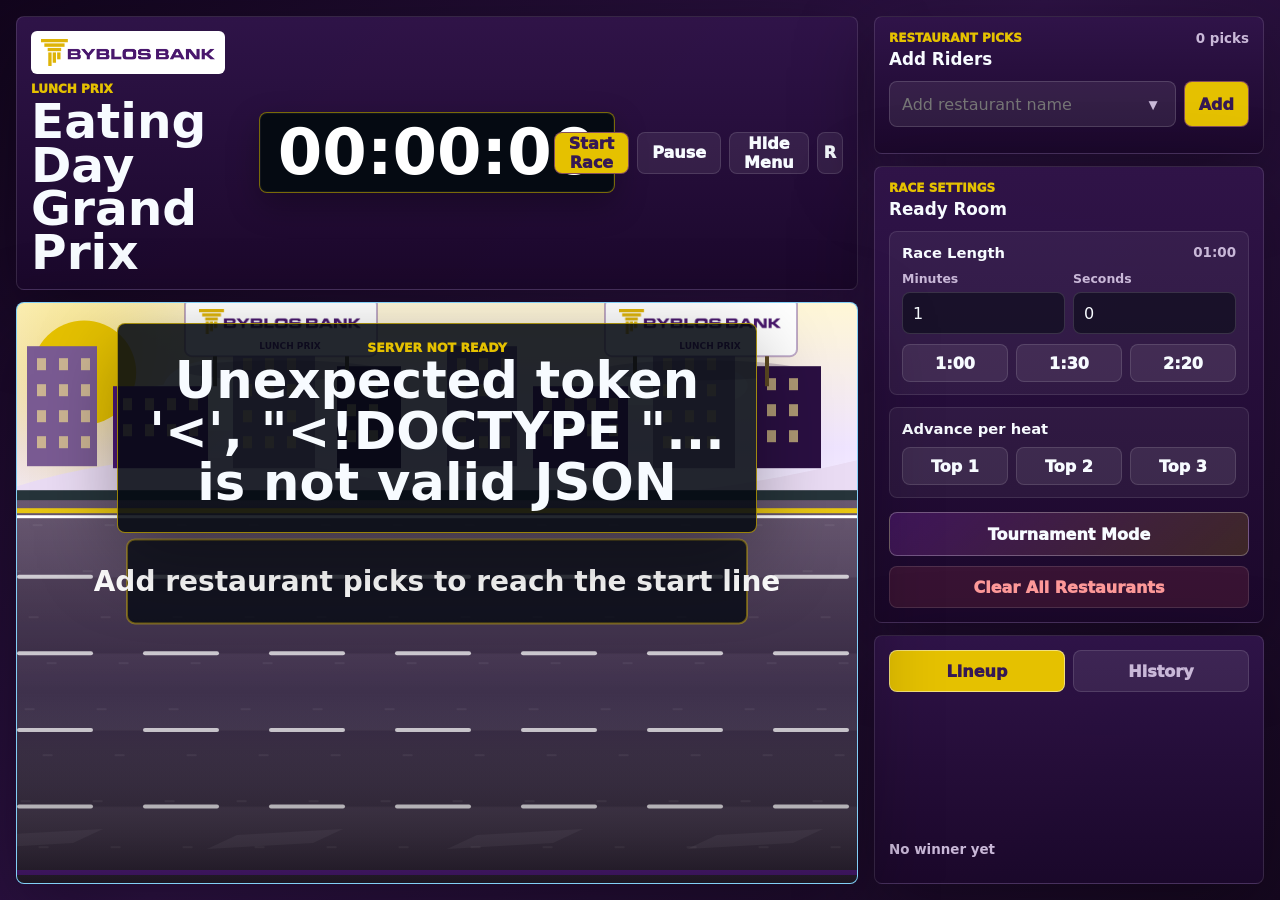
==== index.html @ 50961f2e "ready all working project" ====
<!doctype html>
<html lang="en">
  <head>
    <meta charset="utf-8">
    <meta name="viewport" content="width=device-width, initial-scale=1">
    <title>Byblos Lunch Superbike Prix</title>
    <meta http-equiv="Cache-Control" content="no-store">
    <link rel="stylesheet" href="styles.css?v=20260618-sprint">
  </head>
  <body>
    <main class="game-shell">
      <section class="arena" aria-label="Thursday lunch derby game">
        <header class="game-hud">
          <div class="brand-lockup">
            <img class="byblos-logo" src="assets/byblos-bank-logo.png" alt="Byblos Bank">
            <p>Lunch Prix</p>
            <h1>Eating Day Grand Prix</h1>
          </div>

          <div class="timer-card" id="timerCard" aria-label="Race timer">
            <span id="raceTimer">00:00:00</span>
          </div>

          <div class="hud-actions">
            <button class="tool-btn primary" id="startBtn" type="button">Start Race</button>
            <button class="tool-btn" id="pauseBtn" type="button">Pause</button>
            <button class="tool-btn" id="panelToggle" type="button" title="Hide or show the side menu">Hide Menu</button>
            <button class="icon-btn" id="resetBtn" type="button" title="Reset race" aria-label="Reset race">R</button>
          </div>
        </header>

        <div class="track-frame">
          <canvas id="raceCanvas" width="1500" height="820" aria-label="Animated restaurant superbike race"></canvas>
          <div class="winner-banner" id="winnerBanner" hidden>
            <span id="winnerStage">Winner</span>
            <strong id="winnerName">Restaurant</strong>
            <ol id="podiumList"></ol>
          </div>
        </div>

      </section>

      <aside class="control-room" aria-label="Restaurant controls">
        <section class="panel add-panel">
          <div class="panel-head">
            <div>
              <p>Restaurant Picks</p>
              <h2>Add Riders</h2>
            </div>
            <span id="countLabel">0 picks</span>
          </div>

          <form class="entry-form" id="entryForm">
            <div class="entry-combobox">
              <input id="restaurantInput" type="text" maxlength="50" autocomplete="off" placeholder="Add restaurant name" aria-label="Restaurant name">
              <button class="suggestion-toggle" id="suggestionToggle" type="button" aria-label="Show saved restaurants">▾</button>
              <div class="suggestion-dropdown" id="restaurantSuggestions" hidden></div>
            </div>
            <button class="add-btn" type="submit">Add</button>
          </form>

          <ol class="entries" id="entriesList" aria-label="Restaurant entries"></ol>
        </section>

        <section class="panel settings-panel">
          <div class="panel-head">
            <div>
              <p>Race Settings</p>
              <h2 id="lineupSummary">Ready Room</h2>
            </div>
          </div>

          <div class="duration-card">
            <div class="panel-subhead compactish">
              <strong>Race Length</strong>
              <span id="durationPreview">01:00</span>
            </div>
            <div class="duration-inputs">
              <label class="time-box">
                <span>Minutes</span>
                <input id="minutesInput" type="number" min="0" max="9" value="1" inputmode="numeric">
              </label>
              <label class="time-box">
                <span>Seconds</span>
                <input id="secondsInput" type="number" min="0" max="599" value="0" inputmode="numeric">
              </label>
            </div>
            <div class="preset-row" aria-label="Race duration presets">
              <button class="preset-btn" type="button" data-duration="60">1:00</button>
              <button class="preset-btn" type="button" data-duration="90">1:30</button>
              <button class="preset-btn" type="button" data-duration="140">2:20</button>
            </div>
          </div>

          <div class="duration-card">
            <div class="panel-subhead compactish">
              <strong>Advance per heat</strong>
            </div>
            <div class="preset-row" aria-label="How many advance per heat">
              <button class="preset-btn qualifier-btn" type="button" data-qualifiers="1">Top 1</button>
              <button class="preset-btn qualifier-btn" type="button" data-qualifiers="2">Top 2</button>
              <button class="preset-btn qualifier-btn" type="button" data-qualifiers="3">Top 3</button>
            </div>
          </div>

          <button class="tournament-btn" id="tournamentBtn" type="button">Tournament Mode</button>
          <button class="danger-btn" id="resetAllBtn" type="button">Clear All Restaurants</button>
        </section>

        <section class="panel history-panel">
          <div class="tabs" role="tablist" aria-label="Panels">
            <button class="tab-btn active" id="lineupTab" type="button" data-tab="lineup" role="tab" aria-selected="true">Lineup</button>
            <button class="tab-btn" id="historyTab" type="button" data-tab="history" role="tab" aria-selected="false">History</button>
          </div>

          <div class="tab-panel active" id="lineupPanel" role="tabpanel" aria-labelledby="lineupTab">
            <div class="stats-list" id="statsList"></div>
            <span class="last-winner" id="lastWinnerLabel">No winner yet</span>
          </div>

          <div class="tab-panel" id="historyPanel" role="tabpanel" aria-labelledby="historyTab" hidden>
            <div class="panel-subhead">
              <h2>Winner Ratings</h2>
              <span id="historyCountLabel">0 races</span>
            </div>
            <div class="history-list" id="historyList"></div>
          </div>
        </section>
      </aside>
    </main>

    <script src="app.js?v=20260618-sprint"></script>
  </body>
</html>
---- styles.css ----
:root {
  --bg: #14051f;
  --bg-soft: #231033;
  --panel: #26113a;
  --panel-2: #351854;
  --line: rgba(255, 255, 255, 0.12);
  --ink: #f7fbff;
  --muted: #c9b8d8;
  --accent: #e5c100;
  --accent-2: #ffffff;
  --danger: #ff6262;
  --track: #3a424b;
  --track-dark: #20272f;
  --shadow: 0 24px 80px rgba(0, 0, 0, 0.34);
  color-scheme: dark;
}

* {
  box-sizing: border-box;
}

html,
body {
  min-height: 100%;
}

body {
  margin: 0;
  background: linear-gradient(135deg, #12051d 0%, #2d1244 48%, #160820 100%);
  color: var(--ink);
  font-family: Inter, ui-sans-serif, system-ui, -apple-system, BlinkMacSystemFont, "Segoe UI", sans-serif;
}

button,
input {
  font: inherit;
}

button {
  cursor: pointer;
}

[hidden] {
  display: none !important;
}

.game-shell {
  display: grid;
  grid-template-columns: minmax(0, 1fr) 390px;
  gap: 16px;
  min-height: 100vh;
  padding: 16px;
}

.game-shell.panel-hidden {
  grid-template-columns: minmax(0, 1fr);
}

.game-shell.panel-hidden .control-room {
  display: none;
}

.arena,
.control-room {
  min-width: 0;
}

.arena {
  display: grid;
  grid-template-rows: auto minmax(420px, 1fr);
  gap: 12px;
}

.game-hud,
.panel {
  border: 1px solid var(--line);
  border-radius: 8px;
  background: linear-gradient(180deg, rgba(48, 20, 73, 0.97), rgba(27, 8, 43, 0.97));
  box-shadow: var(--shadow);
}

.game-hud {
  display: grid;
  grid-template-columns: minmax(220px, 1fr) auto minmax(220px, 1fr);
  align-items: center;
  gap: 14px;
  padding: 14px;
}

.brand-lockup p,
.panel-head p {
  margin: 0 0 4px;
  color: var(--accent);
  font-size: 0.75rem;
  font-weight: 950;
  letter-spacing: 0;
  text-transform: uppercase;
}

.byblos-logo {
  display: block;
  width: min(310px, 88%);
  height: auto;
  margin: 0 0 8px;
  padding: 8px 10px;
  border-radius: 6px;
  background: #fff;
}

h1,
h2 {
  margin: 0;
  letter-spacing: 0;
}

h1 {
  font-size: clamp(1.8rem, 3.8vw, 4.1rem);
  line-height: 0.9;
}

h2 {
  font-size: 1.05rem;
}

.timer-card {
  justify-self: center;
  min-width: 268px;
  border: 1px solid rgba(229, 193, 0, 0.52);
  border-radius: 8px;
  background: #050a12;
  padding: 10px 18px;
  text-align: center;
  box-shadow: inset 0 0 0 1px rgba(255, 255, 255, 0.05), 0 12px 32px rgba(0, 0, 0, 0.28);
}

.timer-card span {
  color: #ffffff;
  font-size: clamp(2.1rem, 5vw, 4.8rem);
  font-weight: 900;
  line-height: 0.92;
  font-variant-numeric: tabular-nums;
}

.arena.is-racing .timer-card {
  display: none;
}

.arena.is-racing .timer-card span {
  font-size: clamp(2rem, 4.8vw, 3.8rem);
}

.arena.final-sprint .timer-card {
  border-color: rgba(229, 193, 0, 0.82);
  box-shadow: 0 0 0 1px rgba(229, 193, 0, 0.28), 0 0 32px rgba(229, 193, 0, 0.38);
}

.arena.final-sprint .timer-card span {
  color: var(--accent);
}

.hud-actions {
  display: flex;
  justify-content: flex-end;
  gap: 8px;
}

.tool-btn,
.icon-btn,
.add-btn,
.tournament-btn,
.danger-btn,
.tab-btn,
.rating-btn,
.preset-btn {
  border: 1px solid var(--line);
  border-radius: 8px;
  min-height: 42px;
  font-weight: 950;
}

.tool-btn {
  background: rgba(255, 255, 255, 0.08);
  color: var(--ink);
  padding: 0 14px;
}

.tool-btn.primary,
.add-btn {
  border-color: rgba(93, 32, 129, 0.7);
  background: var(--accent);
  color: #351854;
}

.tournament-btn {
  width: 100%;
  margin-top: 2px;
  min-height: 44px;
  border-color: rgba(255, 255, 255, 0.28);
  background: linear-gradient(135deg, rgba(93, 32, 129, 0.52), rgba(229, 193, 0, 0.16));
  color: var(--ink);
}

.icon-btn {
  width: 44px;
  background: rgba(255, 255, 255, 0.08);
  color: var(--ink);
}

button:disabled {
  cursor: not-allowed;
  opacity: 0.45;
}

.track-frame {
  position: relative;
  overflow: hidden;
  border: 1px solid rgba(255, 255, 255, 0.18);
  border-radius: 8px;
  background: #66c4f4;
  box-shadow: var(--shadow);
}

#raceCanvas {
  display: block;
  width: 100%;
  height: 100%;
  min-height: 520px;
}

.winner-banner {
  position: absolute;
  left: 50%;
  top: 20px;
  z-index: 8;
  width: min(640px, calc(100% - 32px));
  transform: translateX(-50%);
  border: 1px solid rgba(229, 193, 0, 0.65);
  border-radius: 8px;
  background: rgba(5, 10, 18, 0.88);
  padding: 16px 18px;
  text-align: center;
  box-shadow: var(--shadow);
}

.winner-banner span {
  display: block;
  color: var(--accent);
  font-size: 0.78rem;
  font-weight: 950;
  text-transform: uppercase;
}

.winner-banner strong {
  overflow-wrap: anywhere;
  font-size: clamp(1.7rem, 4vw, 3.2rem);
  line-height: 1;
}

#podiumList {
  list-style: none;
  margin: 8px 0 0;
  padding: 0;
  display: flex;
  flex-direction: column;
  gap: 3px;
}

#podiumList li {
  display: flex;
  align-items: center;
  gap: 6px;
  font-size: 0.95rem;
  font-weight: 700;
  color: rgba(255,255,255,0.9);
}

#podiumList li:first-child {
  display: none; /* winner already shown in the big heading */
}

.podium-medal {
  font-size: 1.1rem;
  line-height: 1;
}

.history-positions {
  list-style: none;
  margin: 2px 0 4px;
  padding: 0;
  display: flex;
  flex-wrap: wrap;
  gap: 2px 10px;
}

.history-positions li {
  display: flex;
  align-items: center;
  gap: 4px;
  font-size: 0.78rem;
  color: rgba(255,255,255,0.75);
}

.history-positions .podium-medal {
  font-size: 0.85rem;
}

.control-room {
  display: grid;
  grid-template-rows: auto auto minmax(0, 1fr);
  gap: 12px;
}

.panel {
  padding: 14px;
}

.panel-head,
.panel-subhead {
  display: flex;
  align-items: flex-start;
  justify-content: space-between;
  gap: 12px;
  margin-bottom: 12px;
}

.panel-head span,
.panel-subhead span,
.last-winner {
  color: var(--muted);
  font-size: 0.84rem;
  font-weight: 900;
  text-align: right;
}

.entry-form {
  display: grid;
  grid-template-columns: minmax(0, 1fr) auto;
  gap: 8px;
}

.entry-combobox {
  position: relative;
  min-width: 0;
}

.entry-form input {
  width: 100%;
  min-height: 46px;
  border: 1px solid rgba(255, 255, 255, 0.15);
  border-radius: 8px;
  background: rgba(255, 255, 255, 0.08);
  color: var(--ink);
  padding: 0 44px 0 12px;
  outline: none;
}

.entry-form input:focus {
  border-color: #ffffff;
  box-shadow: 0 0 0 3px rgba(229, 193, 0, 0.18);
}

.add-btn {
  padding: 0 14px;
}

.suggestion-toggle {
  position: absolute;
  right: 6px;
  top: 6px;
  display: grid;
  place-items: center;
  width: 34px;
  height: 34px;
  min-height: 34px;
  border: 0;
  border-radius: 7px;
  background: transparent;
  color: var(--muted);
  font-size: 1rem;
  font-weight: 950;
}

.suggestion-dropdown {
  position: absolute;
  left: 0;
  right: 0;
  top: calc(100% + 6px);
  z-index: 30;
  max-height: min(420px, 62vh);
  overflow: auto;
  border: 1px solid rgba(229, 193, 0, 0.35);
  border-radius: 8px;
  background: #1d1d1d;
  box-shadow: 0 18px 50px rgba(0, 0, 0, 0.45);
  padding: 6px;
}

.suggestion-row {
  display: grid;
  grid-template-columns: minmax(0, 1fr) 32px;
  gap: 6px;
  align-items: stretch;
  min-height: 58px;
}

.suggestion-pick,
.suggestion-remove {
  border: 0;
  border-radius: 7px;
  background: transparent;
  color: var(--ink);
}

.suggestion-pick {
  display: grid;
  gap: 4px;
  min-width: 0;
  padding: 8px 10px;
  text-align: left;
}

.suggestion-pick:hover,
.suggestion-remove:hover {
  background: rgba(255, 255, 255, 0.08);
}

.suggestion-pick strong {
  overflow: hidden;
  text-overflow: ellipsis;
  white-space: nowrap;
  font-size: 0.9rem;
}

.suggestion-pick span {
  color: rgba(255, 255, 255, 0.78);
  font-size: 0.78rem;
}

.suggestion-remove {
  display: grid;
  place-items: center;
  color: #ff9a9a;
  font-weight: 950;
}

.entries,
.stats-list,
.history-list {
  display: grid;
  gap: 8px;
  overflow: auto;
}

.entries {
  max-height: 220px;
  margin: 12px 0 0;
  padding: 0;
  list-style: none;
}

.entry-item,
.stat-row,
.history-item {
  border: 1px solid rgba(255, 255, 255, 0.1);
  border-radius: 8px;
  background: rgba(255, 255, 255, 0.065);
}

.entry-item {
  display: grid;
  grid-template-columns: 22px minmax(0, 1fr) auto 30px 30px 30px 30px;
  align-items: center;
  gap: 6px;
  min-height: 44px;
  padding: 6px;
}

.entry-count {
  display: inline-flex;
  align-items: center;
  gap: 4px;
  padding: 2px 4px;
  border: 1px solid rgba(255, 255, 255, 0.18);
  border-radius: 8px;
  background: rgba(255, 255, 255, 0.06);
}

.entry-count strong {
  min-width: 14px;
  text-align: center;
  font-size: 0.9rem;
}

.count-btn {
  display: grid;
  place-items: center;
  width: 20px;
  height: 20px;
  border: none;
  border-radius: 6px;
  background: rgba(255, 255, 255, 0.12);
  color: #fff;
  font-weight: 950;
  font-size: 13px;
  line-height: 1;
  cursor: pointer;
}

.count-btn:hover:not(:disabled) {
  background: rgba(229, 193, 0, 0.35);
}

.count-btn:disabled {
  opacity: 0.35;
  cursor: default;
}

.entry-pin {
  display: grid;
  place-items: center;
  width: 28px;
  height: 28px;
  border: 1px solid rgba(255, 255, 255, 0.24);
  border-radius: 8px;
  background: rgba(255, 255, 255, 0.08);
  color: rgba(255, 255, 255, 0.75);
  font-size: 14px;
  font-weight: 950;
  cursor: pointer;
}

.entry-pin:hover {
  border-color: rgba(229, 193, 0, 0.7);
  background: rgba(229, 193, 0, 0.14);
}

.entry-pin.pinned {
  border-color: rgba(229, 193, 0, 0.85);
  background: rgba(229, 193, 0, 0.22);
}

.entry-bad,
.entry-upload {
  display: grid;
  place-items: center;
  width: 28px;
  height: 28px;
  border: 1px solid rgba(255, 255, 255, 0.24);
  border-radius: 8px;
  background: rgba(255, 255, 255, 0.08);
  color: rgba(255, 255, 255, 0.8);
  font-size: 14px;
  font-weight: 950;
  cursor: pointer;
}

.entry-bad:hover {
  border-color: rgba(255, 98, 98, 0.75);
  background: rgba(255, 98, 98, 0.16);
  color: #ff9a9a;
}

.entry-upload:hover {
  border-color: rgba(120, 200, 255, 0.75);
  background: rgba(120, 200, 255, 0.14);
  color: #aadcff;
}

.entry-color {
  width: 20px;
  height: 20px;
  border: 2px solid rgba(255, 255, 255, 0.32);
  border-radius: 50%;
}

.entry-name {
  min-width: 0;
  overflow-wrap: anywhere;
  font-weight: 900;
}

.entry-remove {
  display: grid;
  place-items: center;
  width: 30px;
  height: 30px;
  border: 1px solid rgba(255, 98, 98, 0.42);
  border-radius: 8px;
  background: rgba(255, 98, 98, 0.12);
  color: #ff9a9a;
  font-weight: 950;
}

.range-row,
.check-row {
  display: flex;
  align-items: center;
  justify-content: space-between;
  gap: 12px;
  min-height: 42px;
  color: var(--muted);
  font-weight: 850;
}

.duration-card {
  display: grid;
  gap: 10px;
  margin-bottom: 12px;
  padding: 12px;
  border: 1px solid rgba(255, 255, 255, 0.1);
  border-radius: 8px;
  background: rgba(255, 255, 255, 0.05);
}

.panel-subhead.compactish {
  margin-bottom: 0;
  align-items: center;
}

.panel-subhead strong {
  font-size: 0.92rem;
}

.duration-inputs {
  display: grid;
  grid-template-columns: repeat(2, minmax(0, 1fr));
  gap: 8px;
}

.time-box {
  display: grid;
  gap: 6px;
}

.time-box span {
  color: var(--muted);
  font-size: 0.78rem;
  font-weight: 850;
}

.time-box input {
  width: 100%;
  min-height: 42px;
  border: 1px solid rgba(255, 255, 255, 0.14);
  border-radius: 8px;
  background: rgba(5, 10, 18, 0.55);
  color: var(--ink);
  padding: 0 10px;
}

.preset-row {
  display: grid;
  grid-template-columns: repeat(3, minmax(0, 1fr));
  gap: 8px;
}

.preset-btn {
  min-height: 38px;
  background: rgba(255, 255, 255, 0.08);
  color: var(--ink);
}

.preset-btn.active {
  border-color: rgba(229, 193, 0, 0.7);
  background: rgba(229, 193, 0, 0.18);
  color: #fff3a6;
}

.range-row input {
  width: 58%;
}

.check-row input {
  width: 18px;
  height: 18px;
  accent-color: var(--accent-2);
}

.danger-btn {
  width: 100%;
  margin-top: 10px;
  background: rgba(255, 98, 98, 0.12);
  color: #ff9a9a;
}

.tabs {
  display: grid;
  grid-template-columns: repeat(2, minmax(0, 1fr));
  gap: 8px;
  margin-bottom: 10px;
}

.tab-btn {
  background: rgba(255, 255, 255, 0.08);
  color: var(--muted);
}

.tab-btn.active {
  border-color: rgba(255, 255, 255, 0.48);
  background: var(--accent);
  color: #351854;
}

.tab-panel {
  display: none;
}

.tab-panel.active {
  display: block;
}

.stats-list,
.history-list {
  max-height: calc(100vh - 570px);
  min-height: 132px;
}

.stat-row,
.history-item {
  display: grid;
  gap: 5px;
  padding: 10px;
}

.stat-row strong,
.history-item strong {
  overflow-wrap: anywhere;
}

.stat-meta,
.history-meta,
.history-participants {
  color: var(--muted);
  font-size: 0.82rem;
  font-weight: 800;
}

.history-item header {
  display: flex;
  align-items: center;
  justify-content: space-between;
  gap: 10px;
}

.race-delete-btn {
  flex-shrink: 0;
  margin-left: auto;
  width: 24px;
  height: 24px;
  padding: 0;
  border-radius: 5px;
  border: 1px solid rgba(220, 60, 60, 0.35);
  background: rgba(220, 60, 60, 0.12);
  color: #e06060;
  font-size: 1rem;
  line-height: 1;
  cursor: pointer;
  opacity: 0.55;
  transition: opacity 0.15s, background 0.15s;
}
.race-delete-btn:hover {
  opacity: 1;
  background: rgba(220, 60, 60, 0.28);
}

.rating-stars {
  display: flex;
  flex-wrap: wrap;
  gap: 6px;
}

.rating-btn {
  width: 32px;
  min-height: 30px;
  background: rgba(255, 255, 255, 0.08);
  color: var(--muted);
}

.rating-btn.active {
  border-color: rgba(229, 193, 0, 0.62);
  background: rgba(229, 193, 0, 0.24);
  color: var(--accent);
}

.last-winner {
  display: block;
  margin-top: 8px;
  text-align: left;
}

.rating-row {
  display: flex;
  align-items: center;
  justify-content: space-between;
  gap: 8px;
}

.rating-summary {
  color: var(--muted);
  font-size: 0.82rem;
  font-weight: 800;
}

.rate-toggle-btn {
  flex-shrink: 0;
  min-height: 26px;
  padding: 0 10px;
  border-radius: 6px;
  border: 1px solid rgba(255, 255, 255, 0.34);
  background: rgba(255, 255, 255, 0.1);
  color: #fff;
  font-size: 0.78rem;
  font-weight: 950;
}

.group-rating-form {
  display: grid;
  gap: 8px;
  padding: 10px;
  border: 1px solid rgba(255, 255, 255, 0.1);
  border-radius: 8px;
  background: rgba(255, 255, 255, 0.04);
}

.rating-entries-list {
  display: grid;
  gap: 5px;
}

.rating-entry {
  display: grid;
  grid-template-columns: minmax(0, 1fr) 60px 26px;
  align-items: center;
  gap: 6px;
}

.rating-entry-name {
  font-weight: 900;
  font-size: 0.88rem;
  overflow-wrap: anywhere;
}

.rating-entry-val {
  color: var(--accent);
  font-weight: 900;
  font-size: 0.88rem;
  text-align: right;
}

.rating-entry-remove {
  display: grid;
  place-items: center;
  width: 24px;
  height: 24px;
  min-height: unset;
  border: 1px solid rgba(255, 98, 98, 0.4);
  border-radius: 6px;
  background: rgba(255, 98, 98, 0.1);
  color: #ff9a9a;
  font-size: 0.7rem;
  font-weight: 950;
}

.rating-empty {
  color: var(--muted);
  font-size: 0.8rem;
  font-style: italic;
}

.rating-add-row {
  display: grid;
  grid-template-columns: minmax(0, 1fr) 64px auto;
  gap: 6px;
}

.rating-name-input,
.rating-val-input {
  min-height: 38px;
  border: 1px solid rgba(255, 255, 255, 0.15);
  border-radius: 8px;
  background: rgba(255, 255, 255, 0.08);
  color: var(--ink);
  padding: 0 10px;
  outline: none;
}

.rating-name-input:focus,
.rating-val-input:focus {
  border-color: #ffffff;
  box-shadow: 0 0 0 2px rgba(229, 193, 0, 0.16);
}

.rating-add-btn {
  min-height: 38px;
  padding: 0 12px;
  border-radius: 8px;
  border: 1px solid rgba(255, 255, 255, 0.34);
  background: rgba(255, 255, 255, 0.1);
  color: #351854;
  font-weight: 950;
}

.rating-footer {
  display: flex;
  align-items: center;
  justify-content: space-between;
  gap: 8px;
}

.rating-avg-display {
  color: var(--accent);
  font-weight: 900;
  font-size: 0.88rem;
}

.rating-save-btn {
  min-height: 34px;
  padding: 0 14px;
  border-radius: 8px;
  border: 1px solid rgba(255, 255, 255, 0.48);
  background: var(--accent);
  color: #fff;
  font-weight: 950;
  font-size: 0.84rem;
}

.rating-status {
  font-size: 0.8rem;
  font-weight: 800;
  color: var(--accent-2);
  min-height: 14px;
}

.rating-status-error {
  color: var(--danger);
}

@media (max-width: 1120px) {
  .game-shell {
    grid-template-columns: 1fr;
  }

  .control-room {
    grid-template-columns: 1fr 1fr;
    grid-template-rows: auto auto;
  }

  .history-panel {
    grid-column: 1 / -1;
  }

  .stats-list,
  .history-list {
    max-height: 260px;
  }
}

@media (max-width: 760px) {
  .game-shell {
    padding: 10px;
  }

  .game-hud {
    grid-template-columns: 1fr;
  }

  .timer-card,
  .hud-actions {
    justify-self: stretch;
  }

  .hud-actions {
    justify-content: stretch;
  }

  .tool-btn {
    flex: 1;
  }

  .control-room {
    grid-template-columns: 1fr;
  }

  #raceCanvas {
    min-height: 420px;
  }

  .entry-form {
    grid-template-columns: 1fr;
  }

  .duration-inputs,
  .preset-row {
    grid-template-columns: 1fr;
  }
}

/* Logo picker modal */
.logo-picker-overlay {
  position: fixed;
  inset: 0;
  z-index: 60;
  display: flex;
  align-items: center;
  justify-content: center;
  background: rgba(10, 5, 22, 0.7);
  backdrop-filter: blur(3px);
}

.logo-picker {
  width: min(700px, 94vw);
  max-height: 86vh;
  overflow: auto;
  background: #1d1230;
  border: 1px solid rgba(229, 193, 0, 0.42);
  border-radius: 14px;
  padding: 16px;
  box-shadow: 0 24px 70px rgba(0, 0, 0, 0.55);
}

.logo-picker header {
  display: flex;
  align-items: center;
  justify-content: space-between;
  gap: 10px;
  margin-bottom: 14px;
  color: #fff;
  font-size: 1.02rem;
}

.logo-picker-close {
  border: none;
  background: none;
  color: rgba(255, 255, 255, 0.75);
  font-size: 18px;
  cursor: pointer;
}

.logo-picker-close:hover {
  color: #fff;
}

.logo-picker-grid {
  display: grid;
  grid-template-columns: repeat(auto-fill, minmax(118px, 1fr));
  gap: 10px;
}

.logo-picker-cell {
  display: flex;
  align-items: center;
  justify-content: center;
  aspect-ratio: 1;
  padding: 6px;
  background: #fff;
  border: 2px solid transparent;
  border-radius: 10px;
  cursor: pointer;
}

.logo-picker-cell img {
  max-width: 100%;
  max-height: 100%;
  object-fit: contain;
  border-radius: 6px;
}

.logo-picker-cell:hover {
  border-color: #e5c100;
}

.logo-picker-cell.saving {
  opacity: 0.45;
  pointer-events: none;
}

.logo-picker-cell.failed {
  border-color: #e64b4b;
}

.logo-picker-status {
  grid-column: 1 / -1;
  padding: 22px 10px;
  color: rgba(255, 255, 255, 0.78);
  text-align: center;
  font-weight: 800;
}

.logo-picker footer {
  display: flex;
  align-items: center;
  justify-content: space-between;
  gap: 10px;
  margin-top: 14px;
}

.logo-picker-hint {
  color: rgba(255, 255, 255, 0.55);
  font-size: 0.82rem;
}

.logo-picker-actions {
  display: flex;
  align-items: center;
  gap: 8px;
}

.logo-picker-none,
.logo-picker-upload {
  padding: 9px 14px;
  border: 1px solid rgba(255, 255, 255, 0.32);
  border-radius: 8px;
  background: rgba(255, 255, 255, 0.1);
  color: #fff;
  font-weight: 850;
  cursor: pointer;
}

.logo-picker-upload {
  border-color: rgba(120, 200, 255, 0.55);
  background: rgba(120, 200, 255, 0.12);
}

.logo-picker-none:hover,
.logo-picker-upload:hover {
  border-color: rgba(229, 193, 0, 0.7);
}
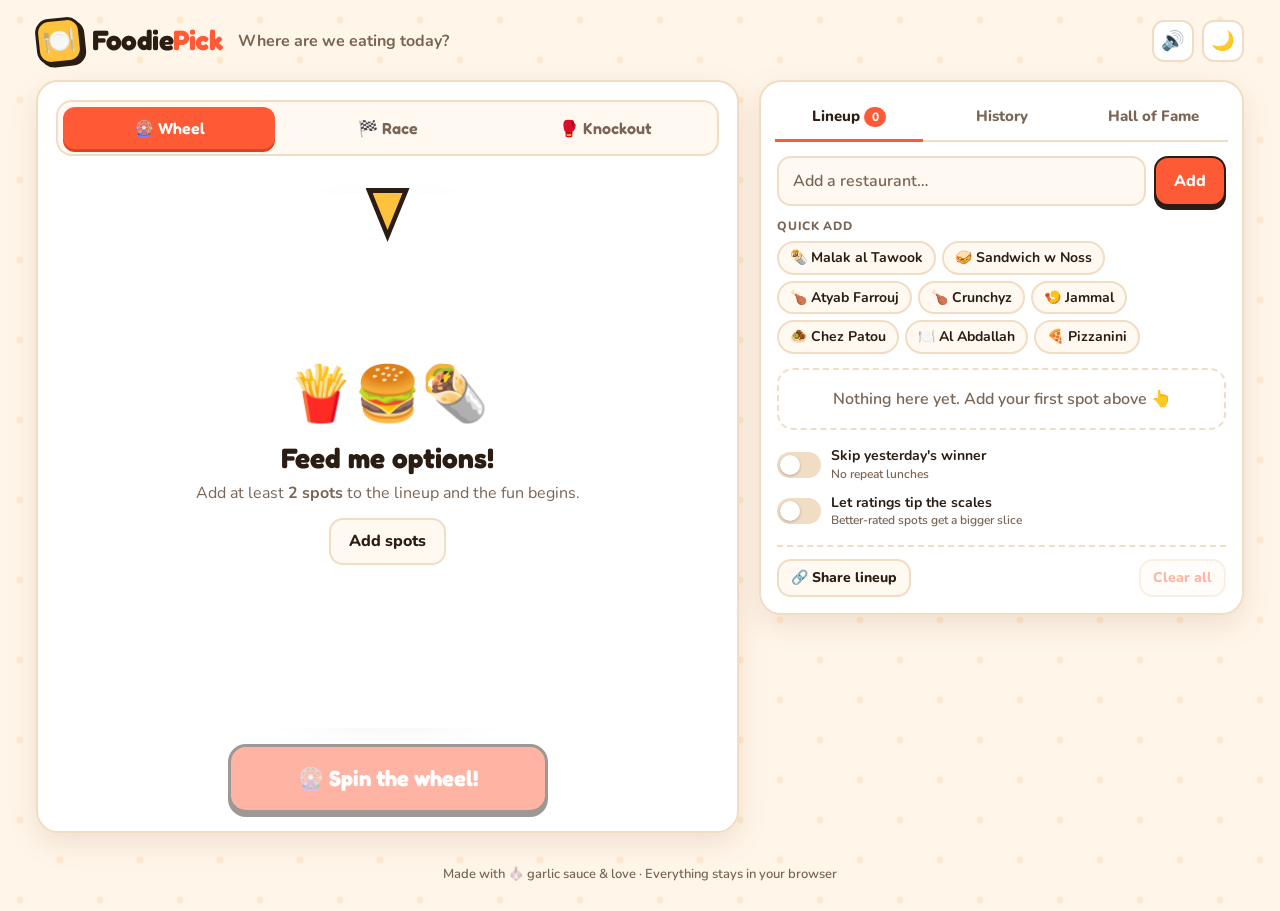
==== commit 5677f5ae: "Rebuild Foodie Pick as a static, food-themed lunch picker The deployed Netlify site could not work: " ====
--- a/index.html
+++ b/index.html
@@ -2,133 +2,146 @@
 <html lang="en">
   <head>
     <meta charset="utf-8">
-    <meta name="viewport" content="width=device-width, initial-scale=1">
-    <title>Byblos Lunch Superbike Prix</title>
-    <meta http-equiv="Cache-Control" content="no-store">
-    <link rel="stylesheet" href="styles.css?v=20260618-sprint">
+    <meta name="viewport" content="width=device-width, initial-scale=1, viewport-fit=cover">
+    <title>Foodie Pick</title>
+    <meta name="description" content="Can't decide where to eat? Spin the wheel, race the restaurants, and let the food gods pick lunch.">
+    <meta name="theme-color" content="#ff5a36">
+    <link rel="icon" href="data:image/svg+xml,<svg xmlns='http://www.w3.org/2000/svg' viewBox='0 0 100 100'><text y='.9em' font-size='90'>🍕</text></svg>">
+    <link rel="preconnect" href="https://fonts.googleapis.com">
+    <link rel="preconnect" href="https://fonts.gstatic.com" crossorigin>
+    <link href="https://fonts.googleapis.com/css2?family=Fredoka:wght@500;600;700&family=Nunito:wght@400;600;700;800&display=swap" rel="stylesheet">
+    <link rel="stylesheet" href="styles.css">
   </head>
   <body>
-    <main class="game-shell">
-      <section class="arena" aria-label="Thursday lunch derby game">
-        <header class="game-hud">
-          <div class="brand-lockup">
-            <img class="byblos-logo" src="assets/byblos-bank-logo.png" alt="Byblos Bank">
-            <p>Lunch Prix</p>
-            <h1>Eating Day Grand Prix</h1>
+    <header class="topbar">
+      <a class="brand" href="./" aria-label="Foodie Pick home">
+        <span class="brand-mark" aria-hidden="true">🍽️</span>
+        <span class="brand-word">Foodie<em>Pick</em></span>
+      </a>
+      <p class="tagline" id="tagline">Where are we eating today?</p>
+      <div class="topbar-actions">
+        <button class="icon-btn" id="soundBtn" type="button" aria-pressed="true" title="Sound on/off">🔊</button>
+        <button class="icon-btn" id="themeBtn" type="button" title="Switch light/dark">🌙</button>
+      </div>
+    </header>
+
+    <main class="layout">
+      <section class="stage-card" aria-label="Picker">
+        <div class="mode-tabs" role="tablist" aria-label="Pick mode">
+          <button class="mode-tab" role="tab" type="button" data-mode="wheel" aria-selected="true">
+            <span aria-hidden="true">🎡</span> Wheel
+          </button>
+          <button class="mode-tab" role="tab" type="button" data-mode="race" aria-selected="false">
+            <span aria-hidden="true">🏁</span> Race
+          </button>
+          <button class="mode-tab" role="tab" type="button" data-mode="knockout" aria-selected="false">
+            <span aria-hidden="true">🥊</span> Knockout
+          </button>
+        </div>
+        <p class="mode-hint" id="modeHint"></p>
+
+        <div class="stage" id="stage">
+          <div class="wheel-wrap" id="wheelWrap">
+            <div class="wheel-pointer" id="wheelPointer" aria-hidden="true"></div>
+            <canvas id="wheelCanvas" width="640" height="640" aria-label="Restaurant wheel"></canvas>
+            <button class="wheel-hub" id="hubBtn" type="button" aria-label="Spin the wheel">SPIN</button>
+          </div>
+          <div class="race-wrap" id="raceWrap" hidden>
+            <canvas id="raceCanvas" aria-label="Food race track"></canvas>
+          </div>
+          <div class="empty-stage" id="emptyStage" hidden>
+            <div class="empty-emoji" aria-hidden="true">🍟🍔🌯</div>
+            <h2>Feed me options!</h2>
+            <p>Add at least <strong>2 spots</strong> to the lineup and the fun begins.</p>
+            <button class="btn ghost" id="emptyAddBtn" type="button">Add spots</button>
+          </div>
+          <ol class="knockout-trail" id="knockoutTrail" aria-label="Knocked out" hidden></ol>
+        </div>
+
+        <div class="stage-controls">
+          <button class="btn primary big" id="goBtn" type="button">
+            <span class="go-label" id="goLabel">Pick my lunch!</span>
+          </button>
+          <div class="race-length" id="raceLength" role="radiogroup" aria-label="Race length" hidden>
+            <button type="button" role="radio" data-len="10">Snack 10s</button>
+            <button type="button" role="radio" data-len="20">Meal 20s</button>
+            <button type="button" role="radio" data-len="40">Feast 40s</button>
+          </div>
+        </div>
+        <p class="sr-only" aria-live="polite" id="liveRegion"></p>
+      </section>
+
+      <aside class="side-card">
+        <div class="side-tabs" role="tablist" aria-label="Panels">
+          <button class="side-tab" role="tab" type="button" data-panel="lineup" aria-selected="true">Lineup <span class="pill" id="lineupCount">0</span></button>
+          <button class="side-tab" role="tab" type="button" data-panel="history" aria-selected="false">History</button>
+          <button class="side-tab" role="tab" type="button" data-panel="fame" aria-selected="false">Hall of Fame</button>
+        </div>
+
+        <section class="panel" id="panel-lineup" role="tabpanel">
+          <form class="add-form" id="addForm" autocomplete="off">
+            <label class="sr-only" for="nameInput">Restaurant name</label>
+            <input id="nameInput" type="text" maxlength="40" placeholder="Add a restaurant…" list="nameSuggestions" enterkeyhint="done">
+            <datalist id="nameSuggestions"></datalist>
+            <button class="btn primary" type="submit" aria-label="Add restaurant">Add</button>
+          </form>
+
+          <div class="quick-add" id="quickAddWrap">
+            <span class="quick-label">Quick add</span>
+            <div class="chips" id="quickAdd"></div>
           </div>
 
-          <div class="timer-card" id="timerCard" aria-label="Race timer">
-            <span id="raceTimer">00:00:00</span>
+          <ul class="lineup" id="lineup" aria-label="Restaurants in the lineup"></ul>
+
+          <div class="toggles">
+            <label class="switch">
+              <input type="checkbox" id="noRepeatToggle">
+              <span class="switch-ui" aria-hidden="true"></span>
+              <span>Skip yesterday's winner <small>No repeat lunches</small></span>
+            </label>
+            <label class="switch">
+              <input type="checkbox" id="biasToggle">
+              <span class="switch-ui" aria-hidden="true"></span>
+              <span>Let ratings tip the scales <small>Better-rated spots get a bigger slice</small></span>
+            </label>
           </div>
 
-          <div class="hud-actions">
-            <button class="tool-btn primary" id="startBtn" type="button">Start Race</button>
-            <button class="tool-btn" id="pauseBtn" type="button">Pause</button>
-            <button class="tool-btn" id="panelToggle" type="button" title="Hide or show the side menu">Hide Menu</button>
-            <button class="icon-btn" id="resetBtn" type="button" title="Reset race" aria-label="Reset race">R</button>
+          <div class="lineup-actions">
+            <button class="btn ghost small" id="shareBtn" type="button">🔗 Share lineup</button>
+            <button class="btn ghost small danger" id="clearBtn" type="button">Clear all</button>
           </div>
-        </header>
-
-        <div class="track-frame">
-          <canvas id="raceCanvas" width="1500" height="820" aria-label="Animated restaurant superbike race"></canvas>
-          <div class="winner-banner" id="winnerBanner" hidden>
-            <span id="winnerStage">Winner</span>
-            <strong id="winnerName">Restaurant</strong>
-            <ol id="podiumList"></ol>
-          </div>
-        </div>
-
-      </section>
-
-      <aside class="control-room" aria-label="Restaurant controls">
-        <section class="panel add-panel">
-          <div class="panel-head">
-            <div>
-              <p>Restaurant Picks</p>
-              <h2>Add Riders</h2>
-            </div>
-            <span id="countLabel">0 picks</span>
-          </div>
-
-          <form class="entry-form" id="entryForm">
-            <div class="entry-combobox">
-              <input id="restaurantInput" type="text" maxlength="50" autocomplete="off" placeholder="Add restaurant name" aria-label="Restaurant name">
-              <button class="suggestion-toggle" id="suggestionToggle" type="button" aria-label="Show saved restaurants">▾</button>
-              <div class="suggestion-dropdown" id="restaurantSuggestions" hidden></div>
-            </div>
-            <button class="add-btn" type="submit">Add</button>
-          </form>
-
-          <ol class="entries" id="entriesList" aria-label="Restaurant entries"></ol>
         </section>
 
-        <section class="panel settings-panel">
-          <div class="panel-head">
-            <div>
-              <p>Race Settings</p>
-              <h2 id="lineupSummary">Ready Room</h2>
-            </div>
-          </div>
-
-          <div class="duration-card">
-            <div class="panel-subhead compactish">
-              <strong>Race Length</strong>
-              <span id="durationPreview">01:00</span>
-            </div>
-            <div class="duration-inputs">
-              <label class="time-box">
-                <span>Minutes</span>
-                <input id="minutesInput" type="number" min="0" max="9" value="1" inputmode="numeric">
-              </label>
-              <label class="time-box">
-                <span>Seconds</span>
-                <input id="secondsInput" type="number" min="0" max="599" value="0" inputmode="numeric">
-              </label>
-            </div>
-            <div class="preset-row" aria-label="Race duration presets">
-              <button class="preset-btn" type="button" data-duration="60">1:00</button>
-              <button class="preset-btn" type="button" data-duration="90">1:30</button>
-              <button class="preset-btn" type="button" data-duration="140">2:20</button>
-            </div>
-          </div>
-
-          <div class="duration-card">
-            <div class="panel-subhead compactish">
-              <strong>Advance per heat</strong>
-            </div>
-            <div class="preset-row" aria-label="How many advance per heat">
-              <button class="preset-btn qualifier-btn" type="button" data-qualifiers="1">Top 1</button>
-              <button class="preset-btn qualifier-btn" type="button" data-qualifiers="2">Top 2</button>
-              <button class="preset-btn qualifier-btn" type="button" data-qualifiers="3">Top 3</button>
-            </div>
-          </div>
-
-          <button class="tournament-btn" id="tournamentBtn" type="button">Tournament Mode</button>
-          <button class="danger-btn" id="resetAllBtn" type="button">Clear All Restaurants</button>
+        <section class="panel" id="panel-history" role="tabpanel" hidden>
+          <ul class="history" id="historyList"></ul>
         </section>
 
-        <section class="panel history-panel">
-          <div class="tabs" role="tablist" aria-label="Panels">
-            <button class="tab-btn active" id="lineupTab" type="button" data-tab="lineup" role="tab" aria-selected="true">Lineup</button>
-            <button class="tab-btn" id="historyTab" type="button" data-tab="history" role="tab" aria-selected="false">History</button>
-          </div>
-
-          <div class="tab-panel active" id="lineupPanel" role="tabpanel" aria-labelledby="lineupTab">
-            <div class="stats-list" id="statsList"></div>
-            <span class="last-winner" id="lastWinnerLabel">No winner yet</span>
-          </div>
-
-          <div class="tab-panel" id="historyPanel" role="tabpanel" aria-labelledby="historyTab" hidden>
-            <div class="panel-subhead">
-              <h2>Winner Ratings</h2>
-              <span id="historyCountLabel">0 races</span>
-            </div>
-            <div class="history-list" id="historyList"></div>
-          </div>
+        <section class="panel" id="panel-fame" role="tabpanel" hidden>
+          <ol class="fame" id="fameList"></ol>
         </section>
       </aside>
     </main>
 
-    <script src="app.js?v=20260618-sprint"></script>
+    <footer class="footer">Made with 🧄 garlic sauce &amp; love · Everything stays in your browser</footer>
+
+    <dialog class="result" id="resultDialog" aria-labelledby="resultName">
+      <button class="result-close" id="resultClose" type="button" aria-label="Close">✕</button>
+      <p class="result-kicker" id="resultKicker">The food gods have spoken</p>
+      <div class="result-emoji" id="resultEmoji" aria-hidden="true">🍕</div>
+      <h2 class="result-name" id="resultName">Pizza place</h2>
+      <p class="result-quip" id="resultQuip"></p>
+      <ol class="result-podium" id="resultPodium" hidden></ol>
+      <div class="result-actions">
+        <button class="btn primary big" id="eatBtn" type="button">🍴 Let's eat!</button>
+        <button class="btn ghost" id="rerollBtn" type="button">🎲 Nah, again</button>
+      </div>
+      <a class="result-map" id="mapLink" href="#" target="_blank" rel="noopener">📍 Find it on Google Maps</a>
+    </dialog>
+
+    <div class="emoji-pop" id="emojiPop" hidden role="dialog" aria-label="Choose an emoji"></div>
+    <div class="toast-zone" id="toastZone" aria-live="polite"></div>
+    <canvas class="confetti" id="confettiCanvas" aria-hidden="true"></canvas>
+
+    <script src="app.js"></script>
   </body>
 </html>
--- a/styles.css
+++ b/styles.css
@@ -1,1127 +1,849 @@
 :root {
-  --bg: #14051f;
-  --bg-soft: #231033;
-  --panel: #26113a;
-  --panel-2: #351854;
-  --line: rgba(255, 255, 255, 0.12);
-  --ink: #f7fbff;
-  --muted: #c9b8d8;
-  --accent: #e5c100;
-  --accent-2: #ffffff;
-  --danger: #ff6262;
-  --track: #3a424b;
-  --track-dark: #20272f;
-  --shadow: 0 24px 80px rgba(0, 0, 0, 0.34);
+  --bg: #fff6e9;
+  --bg-pattern: #ffe9cc;
+  --card: #ffffff;
+  --card-2: #fff9f1;
+  --ink: #2b1d14;
+  --ink-soft: #7a6555;
+  --line: #f1dcc4;
+  --tomato: #ff5a36;
+  --tomato-dark: #e0421f;
+  --mustard: #ffc23c;
+  --basil: #22a867;
+  --berry: #e0457b;
+  --shadow: 0 10px 30px rgba(120, 60, 20, 0.12);
+  --shadow-pop: 0 6px 0 rgba(43, 29, 20, 0.9);
+  --radius: 22px;
+  --display: "Fredoka", "Nunito", system-ui, sans-serif;
+  --body: "Nunito", system-ui, -apple-system, "Segoe UI", sans-serif;
+  color-scheme: light;
+}
+
+@media (prefers-color-scheme: dark) {
+  :root:not([data-theme="light"]) {
+    --bg: #1d1410;
+    --bg-pattern: #261a14;
+    --card: #2a1e17;
+    --card-2: #33251c;
+    --ink: #fff1e2;
+    --ink-soft: #c9ae98;
+    --line: #45332a;
+    --shadow: 0 10px 30px rgba(0, 0, 0, 0.35);
+    --shadow-pop: 0 6px 0 rgba(0, 0, 0, 0.6);
+    color-scheme: dark;
+  }
+}
+
+:root[data-theme="dark"] {
+  --bg: #1d1410;
+  --bg-pattern: #261a14;
+  --card: #2a1e17;
+  --card-2: #33251c;
+  --ink: #fff1e2;
+  --ink-soft: #c9ae98;
+  --line: #45332a;
+  --shadow: 0 10px 30px rgba(0, 0, 0, 0.35);
+  --shadow-pop: 0 6px 0 rgba(0, 0, 0, 0.6);
   color-scheme: dark;
 }
 
-* {
-  box-sizing: border-box;
-}
-
-html,
-body {
-  min-height: 100%;
-}
+* { box-sizing: border-box; }
+
+html { -webkit-text-size-adjust: 100%; }
 
 body {
   margin: 0;
-  background: linear-gradient(135deg, #12051d 0%, #2d1244 48%, #160820 100%);
+  min-height: 100vh;
+  font-family: var(--body);
   color: var(--ink);
-  font-family: Inter, ui-sans-serif, system-ui, -apple-system, BlinkMacSystemFont, "Segoe UI", sans-serif;
-}
-
-button,
-input {
-  font: inherit;
-}
-
-button {
-  cursor: pointer;
-}
-
-[hidden] {
-  display: none !important;
-}
-
-.game-shell {
-  display: grid;
-  grid-template-columns: minmax(0, 1fr) 390px;
+  background-color: var(--bg);
+  background-image:
+    radial-gradient(circle at 20px 20px, var(--bg-pattern) 3px, transparent 4px),
+    radial-gradient(circle at 60px 60px, var(--bg-pattern) 3px, transparent 4px);
+  background-size: 80px 80px;
+  line-height: 1.4;
+}
+
+button, input { font: inherit; color: inherit; }
+button { cursor: pointer; }
+button:disabled { cursor: not-allowed; }
+
+:focus-visible {
+  outline: 3px solid var(--mustard);
+  outline-offset: 2px;
+}
+
+.sr-only {
+  position: absolute !important;
+  width: 1px; height: 1px;
+  overflow: hidden;
+  clip: rect(0 0 0 0);
+  white-space: nowrap;
+}
+
+/* ---------- Top bar ---------- */
+
+.topbar {
+  display: flex;
+  align-items: center;
   gap: 16px;
-  min-height: 100vh;
-  padding: 16px;
-}
-
-.game-shell.panel-hidden {
-  grid-template-columns: minmax(0, 1fr);
-}
-
-.game-shell.panel-hidden .control-room {
-  display: none;
-}
-
-.arena,
-.control-room {
-  min-width: 0;
-}
-
-.arena {
-  display: grid;
-  grid-template-rows: auto minmax(420px, 1fr);
-  gap: 12px;
-}
-
-.game-hud,
-.panel {
-  border: 1px solid var(--line);
-  border-radius: 8px;
-  background: linear-gradient(180deg, rgba(48, 20, 73, 0.97), rgba(27, 8, 43, 0.97));
+  max-width: 1240px;
+  margin: 0 auto;
+  padding: 18px 16px 8px;
+}
+
+.brand {
+  display: flex;
+  align-items: center;
+  gap: 10px;
+  text-decoration: none;
+  color: var(--ink);
+}
+
+.brand-mark {
+  display: grid;
+  place-items: center;
+  width: 46px; height: 46px;
+  font-size: 26px;
+  background: var(--mustard);
+  border: 3px solid var(--ink);
+  border-radius: 14px;
+  transform: rotate(-6deg);
+  box-shadow: 3px 3px 0 var(--ink);
+}
+
+.brand-word {
+  font-family: var(--display);
+  font-weight: 700;
+  font-size: 28px;
+  letter-spacing: -0.5px;
+}
+.brand-word em { font-style: normal; color: var(--tomato); }
+
+.tagline {
+  flex: 1;
+  margin: 0;
+  color: var(--ink-soft);
+  font-weight: 700;
+  min-height: 1.4em;
+  transition: opacity .3s;
+}
+
+.topbar-actions { display: flex; gap: 8px; }
+
+.icon-btn {
+  width: 42px; height: 42px;
+  display: grid; place-items: center;
+  font-size: 19px;
+  background: var(--card);
+  border: 2px solid var(--line);
+  border-radius: 12px;
+  transition: transform .15s;
+}
+.icon-btn:hover { transform: translateY(-2px); }
+
+/* ---------- Layout ---------- */
+
+.layout {
+  display: grid;
+  grid-template-columns: minmax(0, 1.45fr) minmax(320px, 1fr);
+  gap: 20px;
+  max-width: 1240px;
+  margin: 0 auto;
+  padding: 8px 16px 24px;
+  align-items: start;
+}
+
+.stage-card, .side-card {
+  background: var(--card);
+  border: 2px solid var(--line);
+  border-radius: var(--radius);
   box-shadow: var(--shadow);
 }
 
-.game-hud {
-  display: grid;
-  grid-template-columns: minmax(220px, 1fr) auto minmax(220px, 1fr);
-  align-items: center;
-  gap: 14px;
+.stage-card { padding: 18px; min-width: 0; }
+
+.side-card {
   padding: 14px;
-}
-
-.brand-lockup p,
-.panel-head p {
-  margin: 0 0 4px;
-  color: var(--accent);
-  font-size: 0.75rem;
-  font-weight: 950;
-  letter-spacing: 0;
-  text-transform: uppercase;
-}
-
-.byblos-logo {
-  display: block;
-  width: min(310px, 88%);
-  height: auto;
-  margin: 0 0 8px;
-  padding: 8px 10px;
-  border-radius: 6px;
-  background: #fff;
-}
-
-h1,
-h2 {
-  margin: 0;
-  letter-spacing: 0;
-}
-
-h1 {
-  font-size: clamp(1.8rem, 3.8vw, 4.1rem);
-  line-height: 0.9;
-}
-
-h2 {
-  font-size: 1.05rem;
-}
-
-.timer-card {
-  justify-self: center;
-  min-width: 268px;
-  border: 1px solid rgba(229, 193, 0, 0.52);
-  border-radius: 8px;
-  background: #050a12;
-  padding: 10px 18px;
+  position: sticky;
+  top: 12px;
+  max-height: calc(100vh - 24px);
+  display: flex;
+  flex-direction: column;
+}
+
+/* ---------- Mode tabs ---------- */
+
+.mode-tabs {
+  display: grid;
+  grid-template-columns: repeat(3, 1fr);
+  gap: 6px;
+  padding: 5px;
+  background: var(--card-2);
+  border: 2px solid var(--line);
+  border-radius: 16px;
+}
+
+.mode-tab {
+  padding: 10px 8px;
+  border: 0;
+  border-radius: 12px;
+  background: transparent;
+  font-family: var(--display);
+  font-weight: 600;
+  font-size: 16px;
+  color: var(--ink-soft);
+  white-space: nowrap;
+  transition: background .2s, color .2s, transform .15s;
+}
+.mode-tab:hover { color: var(--ink); }
+.mode-tab[aria-selected="true"] {
+  background: var(--tomato);
+  color: #fff;
+  box-shadow: 0 3px 0 var(--tomato-dark);
+}
+.mode-tab:disabled { opacity: .5; }
+
+.mode-hint {
+  margin: 10px 4px 0;
   text-align: center;
-  box-shadow: inset 0 0 0 1px rgba(255, 255, 255, 0.05), 0 12px 32px rgba(0, 0, 0, 0.28);
-}
-
-.timer-card span {
-  color: #ffffff;
-  font-size: clamp(2.1rem, 5vw, 4.8rem);
-  font-weight: 900;
-  line-height: 0.92;
-  font-variant-numeric: tabular-nums;
-}
-
-.arena.is-racing .timer-card {
-  display: none;
-}
-
-.arena.is-racing .timer-card span {
-  font-size: clamp(2rem, 4.8vw, 3.8rem);
-}
-
-.arena.final-sprint .timer-card {
-  border-color: rgba(229, 193, 0, 0.82);
-  box-shadow: 0 0 0 1px rgba(229, 193, 0, 0.28), 0 0 32px rgba(229, 193, 0, 0.38);
-}
-
-.arena.final-sprint .timer-card span {
-  color: var(--accent);
-}
-
-.hud-actions {
-  display: flex;
-  justify-content: flex-end;
-  gap: 8px;
-}
-
-.tool-btn,
-.icon-btn,
-.add-btn,
-.tournament-btn,
-.danger-btn,
-.tab-btn,
-.rating-btn,
-.preset-btn {
-  border: 1px solid var(--line);
-  border-radius: 8px;
-  min-height: 42px;
-  font-weight: 950;
-}
-
-.tool-btn {
-  background: rgba(255, 255, 255, 0.08);
-  color: var(--ink);
-  padding: 0 14px;
-}
-
-.tool-btn.primary,
-.add-btn {
-  border-color: rgba(93, 32, 129, 0.7);
-  background: var(--accent);
-  color: #351854;
-}
-
-.tournament-btn {
-  width: 100%;
-  margin-top: 2px;
-  min-height: 44px;
-  border-color: rgba(255, 255, 255, 0.28);
-  background: linear-gradient(135deg, rgba(93, 32, 129, 0.52), rgba(229, 193, 0, 0.16));
-  color: var(--ink);
-}
-
-.icon-btn {
-  width: 44px;
-  background: rgba(255, 255, 255, 0.08);
-  color: var(--ink);
-}
-
-button:disabled {
-  cursor: not-allowed;
-  opacity: 0.45;
-}
-
-.track-frame {
+  color: var(--ink-soft);
+  font-size: 14px;
+  font-weight: 600;
+  min-height: 1.4em;
+}
+
+/* ---------- Stage ---------- */
+
+.stage {
   position: relative;
-  overflow: hidden;
-  border: 1px solid rgba(255, 255, 255, 0.18);
-  border-radius: 8px;
-  background: #66c4f4;
-  box-shadow: var(--shadow);
-}
-
-#raceCanvas {
-  display: block;
+  margin-top: 8px;
+  min-height: 340px;
+  display: grid;
+  place-items: center;
+}
+
+.wheel-wrap {
+  position: relative;
+  width: min(100%, 520px);
+  aspect-ratio: 1;
+}
+
+#wheelCanvas {
   width: 100%;
   height: 100%;
-  min-height: 520px;
-}
-
-.winner-banner {
+  display: block;
+  filter: drop-shadow(0 12px 18px rgba(120, 50, 10, 0.25));
+}
+
+.wheel-pointer {
   position: absolute;
+  top: -6px;
   left: 50%;
-  top: 20px;
-  z-index: 8;
-  width: min(640px, calc(100% - 32px));
+  z-index: 2;
+  width: 44px;
+  height: 54px;
   transform: translateX(-50%);
-  border: 1px solid rgba(229, 193, 0, 0.65);
-  border-radius: 8px;
-  background: rgba(5, 10, 18, 0.88);
-  padding: 16px 18px;
+  transform-origin: 50% 20%;
+  background: var(--ink);
+  clip-path: polygon(0 0, 100% 0, 50% 100%);
+}
+.wheel-pointer::after {
+  content: "";
+  position: absolute;
+  inset: 5px 7px 12px;
+  background: var(--mustard);
+  clip-path: polygon(0 0, 100% 0, 50% 100%);
+}
+.wheel-pointer.tick { animation: pointer-tick .12s ease-out; }
+@keyframes pointer-tick {
+  40% { transform: translateX(-50%) rotate(-16deg); }
+}
+
+.wheel-hub {
+  position: absolute;
+  top: 50%; left: 50%;
+  width: 22%;
+  aspect-ratio: 1;
+  transform: translate(-50%, -50%);
+  border-radius: 50%;
+  border: 4px solid var(--ink);
+  background: var(--mustard);
+  color: var(--ink);
+  font-family: var(--display);
+  font-weight: 700;
+  font-size: clamp(14px, 3vw, 22px);
+  box-shadow: 0 4px 0 var(--ink);
+  transition: transform .15s;
+}
+.wheel-hub:hover:not(:disabled) { transform: translate(-50%, -50%) scale(1.06); }
+.wheel-hub:active:not(:disabled) { transform: translate(-50%, calc(-50% + 3px)); box-shadow: 0 1px 0 var(--ink); }
+.wheel-hub:disabled { opacity: .85; }
+
+.race-wrap {
+  width: 100%;
+  border-radius: 18px;
+  overflow: hidden;
+  border: 3px solid var(--ink);
+}
+#raceCanvas { display: block; width: 100%; }
+
+.empty-stage {
+  position: absolute;
+  inset: 0;
+  display: grid;
+  place-content: center;
+  justify-items: center;
   text-align: center;
-  box-shadow: var(--shadow);
-}
-
-.winner-banner span {
+  padding: 24px;
+  background: var(--card);
+  border-radius: 18px;
+}
+.empty-stage[hidden] { display: none; }
+.empty-emoji { font-size: 54px; animation: bob 2.4s ease-in-out infinite; }
+.empty-stage h2 { font-family: var(--display); font-size: 28px; margin: 6px 0 4px; }
+.empty-stage p { margin: 0 0 14px; color: var(--ink-soft); }
+
+@keyframes bob {
+  50% { transform: translateY(-8px) rotate(-3deg); }
+}
+
+.knockout-trail {
+  list-style: none;
+  display: flex;
+  flex-wrap: wrap;
+  justify-content: center;
+  gap: 6px;
+  margin: 14px 0 0;
+  padding: 0;
+  width: 100%;
+}
+.knockout-trail li {
+  padding: 4px 10px;
+  border-radius: 999px;
+  background: var(--card-2);
+  border: 2px dashed var(--line);
+  color: var(--ink-soft);
+  font-size: 13px;
+  font-weight: 700;
+  text-decoration: line-through;
+  animation: pop-in .35s cubic-bezier(.2, 1.6, .4, 1);
+}
+
+/* ---------- Controls ---------- */
+
+.stage-controls {
+  display: grid;
+  justify-items: center;
+  gap: 12px;
+  margin-top: 16px;
+}
+
+.btn {
+  display: inline-flex;
+  align-items: center;
+  justify-content: center;
+  gap: 6px;
+  padding: 10px 18px;
+  border-radius: 14px;
+  border: 2px solid var(--ink);
+  background: var(--card);
+  font-weight: 800;
+  text-decoration: none;
+  transition: transform .12s, box-shadow .12s, background .2s;
+}
+.btn:disabled { opacity: .45; }
+
+.btn.primary {
+  background: var(--tomato);
+  color: #fff;
+  box-shadow: 0 4px 0 var(--ink);
+}
+.btn.primary:hover:not(:disabled) { transform: translateY(-2px); box-shadow: 0 6px 0 var(--ink); }
+.btn.primary:active:not(:disabled) { transform: translateY(3px); box-shadow: 0 1px 0 var(--ink); }
+
+.btn.big {
+  min-width: min(100%, 320px);
+  padding: 16px 28px;
+  font-family: var(--display);
+  font-size: 22px;
+  font-weight: 700;
+  border-width: 3px;
+  border-radius: 18px;
+}
+
+.btn.ghost {
+  border-color: var(--line);
+  background: var(--card-2);
+}
+.btn.ghost:hover:not(:disabled) { border-color: var(--ink-soft); }
+.btn.small { padding: 7px 12px; font-size: 14px; }
+.btn.danger { color: var(--tomato); }
+
+#goBtn.wiggle { animation: wiggle 2.8s ease-in-out infinite; }
+@keyframes wiggle {
+  0%, 88%, 100% { transform: rotate(0); }
+  91% { transform: rotate(-3deg); }
+  94% { transform: rotate(3deg); }
+  97% { transform: rotate(-2deg); }
+}
+
+.race-length {
+  display: flex;
+  gap: 6px;
+  padding: 4px;
+  background: var(--card-2);
+  border: 2px solid var(--line);
+  border-radius: 12px;
+}
+.race-length[hidden] { display: none; }
+.race-length button {
+  border: 0;
+  border-radius: 9px;
+  padding: 6px 12px;
+  background: transparent;
+  font-size: 14px;
+  font-weight: 700;
+  color: var(--ink-soft);
+}
+.race-length button[aria-checked="true"] { background: var(--ink); color: var(--card); }
+
+/* ---------- Side panel ---------- */
+
+.side-tabs {
+  display: flex;
+  gap: 4px;
+  border-bottom: 2px solid var(--line);
+  margin-bottom: 12px;
+}
+.side-tab {
+  flex: 1;
+  padding: 10px 6px 12px;
+  border: 0;
+  background: none;
+  font-weight: 800;
+  font-size: 15px;
+  color: var(--ink-soft);
+  border-bottom: 3px solid transparent;
+  margin-bottom: -2px;
+}
+.side-tab[aria-selected="true"] { color: var(--ink); border-bottom-color: var(--tomato); }
+
+.pill {
+  display: inline-block;
+  min-width: 22px;
+  padding: 0 6px;
+  border-radius: 999px;
+  background: var(--tomato);
+  color: #fff;
+  font-size: 12px;
+  line-height: 20px;
+}
+
+.panel { overflow-y: auto; min-height: 0; padding: 2px; }
+
+.add-form { display: flex; gap: 8px; }
+.add-form input {
+  flex: 1;
+  min-width: 0;
+  padding: 12px 14px;
+  border: 2px solid var(--line);
+  border-radius: 14px;
+  background: var(--card-2);
+  font-weight: 700;
+}
+.add-form input:focus { outline: none; border-color: var(--tomato); }
+.add-form input::placeholder { color: var(--ink-soft); font-weight: 600; }
+.add-form.shake { animation: shake .35s; }
+@keyframes shake {
+  25% { transform: translateX(-6px); }
+  75% { transform: translateX(6px); }
+}
+
+.quick-add { margin-top: 12px; }
+.quick-add[hidden] { display: none; }
+.quick-label {
   display: block;
-  color: var(--accent);
-  font-size: 0.78rem;
-  font-weight: 950;
+  font-size: 12px;
+  font-weight: 800;
   text-transform: uppercase;
-}
-
-.winner-banner strong {
-  overflow-wrap: anywhere;
-  font-size: clamp(1.7rem, 4vw, 3.2rem);
-  line-height: 1;
-}
-
-#podiumList {
+  letter-spacing: .06em;
+  color: var(--ink-soft);
+  margin-bottom: 6px;
+}
+.chips { display: flex; flex-wrap: wrap; gap: 6px; }
+.chip {
+  padding: 5px 11px;
+  border-radius: 999px;
+  border: 2px solid var(--line);
+  background: var(--card-2);
+  font-size: 14px;
+  font-weight: 700;
+  transition: transform .12s, border-color .12s;
+}
+.chip:hover { transform: translateY(-2px); border-color: var(--tomato); }
+
+.lineup {
   list-style: none;
-  margin: 8px 0 0;
+  margin: 14px 0 0;
   padding: 0;
-  display: flex;
-  flex-direction: column;
-  gap: 3px;
-}
-
-#podiumList li {
+  display: grid;
+  gap: 8px;
+}
+.lineup-empty {
+  padding: 18px;
+  text-align: center;
+  color: var(--ink-soft);
+  border: 2px dashed var(--line);
+  border-radius: 16px;
+  font-weight: 600;
+}
+
+.entry {
   display: flex;
   align-items: center;
-  gap: 6px;
-  font-size: 0.95rem;
-  font-weight: 700;
-  color: rgba(255,255,255,0.9);
-}
-
-#podiumList li:first-child {
-  display: none; /* winner already shown in the big heading */
-}
-
-.podium-medal {
-  font-size: 1.1rem;
-  line-height: 1;
-}
-
-.history-positions {
-  list-style: none;
-  margin: 2px 0 4px;
-  padding: 0;
-  display: flex;
-  flex-wrap: wrap;
-  gap: 2px 10px;
-}
-
-.history-positions li {
-  display: flex;
-  align-items: center;
-  gap: 4px;
-  font-size: 0.78rem;
-  color: rgba(255,255,255,0.75);
-}
-
-.history-positions .podium-medal {
-  font-size: 0.85rem;
-}
-
-.control-room {
-  display: grid;
-  grid-template-rows: auto auto minmax(0, 1fr);
-  gap: 12px;
-}
-
-.panel {
-  padding: 14px;
-}
-
-.panel-head,
-.panel-subhead {
-  display: flex;
-  align-items: flex-start;
-  justify-content: space-between;
-  gap: 12px;
-  margin-bottom: 12px;
-}
-
-.panel-head span,
-.panel-subhead span,
-.last-winner {
-  color: var(--muted);
-  font-size: 0.84rem;
-  font-weight: 900;
-  text-align: right;
-}
-
-.entry-form {
-  display: grid;
-  grid-template-columns: minmax(0, 1fr) auto;
-  gap: 8px;
-}
-
-.entry-combobox {
-  position: relative;
-  min-width: 0;
-}
-
-.entry-form input {
-  width: 100%;
-  min-height: 46px;
-  border: 1px solid rgba(255, 255, 255, 0.15);
-  border-radius: 8px;
-  background: rgba(255, 255, 255, 0.08);
-  color: var(--ink);
-  padding: 0 44px 0 12px;
-  outline: none;
-}
-
-.entry-form input:focus {
-  border-color: #ffffff;
-  box-shadow: 0 0 0 3px rgba(229, 193, 0, 0.18);
-}
-
-.add-btn {
-  padding: 0 14px;
-}
-
-.suggestion-toggle {
-  position: absolute;
-  right: 6px;
-  top: 6px;
-  display: grid;
-  place-items: center;
-  width: 34px;
-  height: 34px;
-  min-height: 34px;
+  gap: 10px;
+  padding: 8px 10px 8px 8px;
+  border-radius: 16px;
+  background: var(--card-2);
+  border: 2px solid var(--line);
+  border-left: 8px solid var(--c, var(--tomato));
+  animation: pop-in .3s cubic-bezier(.2, 1.6, .4, 1);
+}
+.entry.sitting-out { opacity: .5; }
+.entry.sitting-out .entry-name { text-decoration: line-through; }
+
+@keyframes pop-in {
+  from { transform: scale(.85); opacity: 0; }
+}
+
+.entry-emoji {
+  flex: none;
+  width: 42px; height: 42px;
+  display: grid; place-items: center;
+  font-size: 24px;
+  border-radius: 12px;
   border: 0;
-  border-radius: 7px;
-  background: transparent;
-  color: var(--muted);
-  font-size: 1rem;
-  font-weight: 950;
-}
-
-.suggestion-dropdown {
-  position: absolute;
-  left: 0;
-  right: 0;
-  top: calc(100% + 6px);
-  z-index: 30;
-  max-height: min(420px, 62vh);
-  overflow: auto;
-  border: 1px solid rgba(229, 193, 0, 0.35);
-  border-radius: 8px;
-  background: #1d1d1d;
-  box-shadow: 0 18px 50px rgba(0, 0, 0, 0.45);
-  padding: 6px;
-}
-
-.suggestion-row {
-  display: grid;
-  grid-template-columns: minmax(0, 1fr) 32px;
-  gap: 6px;
-  align-items: stretch;
-  min-height: 58px;
-}
-
-.suggestion-pick,
-.suggestion-remove {
-  border: 0;
-  border-radius: 7px;
-  background: transparent;
-  color: var(--ink);
-}
-
-.suggestion-pick {
-  display: grid;
-  gap: 4px;
-  min-width: 0;
-  padding: 8px 10px;
-  text-align: left;
-}
-
-.suggestion-pick:hover,
-.suggestion-remove:hover {
-  background: rgba(255, 255, 255, 0.08);
-}
-
-.suggestion-pick strong {
+  background: var(--card);
+  transition: transform .15s;
+}
+.entry-emoji:hover { transform: rotate(-10deg) scale(1.1); }
+
+.entry-main { flex: 1; min-width: 0; }
+.entry-name {
+  display: block;
+  font-weight: 800;
   overflow: hidden;
   text-overflow: ellipsis;
   white-space: nowrap;
-  font-size: 0.9rem;
-}
-
-.suggestion-pick span {
-  color: rgba(255, 255, 255, 0.78);
-  font-size: 0.78rem;
-}
-
-.suggestion-remove {
-  display: grid;
-  place-items: center;
-  color: #ff9a9a;
-  font-weight: 950;
-}
-
-.entries,
-.stats-list,
-.history-list {
-  display: grid;
-  gap: 8px;
-  overflow: auto;
-}
-
-.entries {
-  max-height: 220px;
-  margin: 12px 0 0;
-  padding: 0;
-  list-style: none;
-}
-
-.entry-item,
-.stat-row,
-.history-item {
-  border: 1px solid rgba(255, 255, 255, 0.1);
-  border-radius: 8px;
-  background: rgba(255, 255, 255, 0.065);
-}
-
-.entry-item {
-  display: grid;
-  grid-template-columns: 22px minmax(0, 1fr) auto 30px 30px 30px 30px;
+}
+.entry-meta { font-size: 12px; color: var(--ink-soft); font-weight: 600; }
+
+.tickets {
+  display: flex;
   align-items: center;
-  gap: 6px;
-  min-height: 44px;
-  padding: 6px;
-}
-
-.entry-count {
-  display: inline-flex;
+  border: 2px solid var(--line);
+  border-radius: 10px;
+  background: var(--card);
+}
+.tickets button {
+  width: 26px; height: 28px;
+  border: 0; background: none;
+  font-weight: 800;
+}
+.tickets button:disabled { opacity: .3; }
+.tickets strong { min-width: 16px; text-align: center; font-size: 14px; }
+
+.entry-btn {
+  width: 32px; height: 32px;
+  display: grid; place-items: center;
+  border: 0;
+  border-radius: 10px;
+  background: none;
+  font-size: 15px;
+  opacity: .7;
+}
+.entry-btn:hover { opacity: 1; background: var(--card); }
+
+.toggles { display: grid; gap: 10px; margin-top: 16px; }
+.switch {
+  display: flex;
   align-items: center;
-  gap: 4px;
-  padding: 2px 4px;
-  border: 1px solid rgba(255, 255, 255, 0.18);
-  border-radius: 8px;
-  background: rgba(255, 255, 255, 0.06);
-}
-
-.entry-count strong {
-  min-width: 14px;
-  text-align: center;
-  font-size: 0.9rem;
-}
-
-.count-btn {
-  display: grid;
-  place-items: center;
-  width: 20px;
-  height: 20px;
-  border: none;
-  border-radius: 6px;
-  background: rgba(255, 255, 255, 0.12);
-  color: #fff;
-  font-weight: 950;
-  font-size: 13px;
-  line-height: 1;
+  gap: 10px;
+  font-weight: 700;
+  font-size: 14px;
   cursor: pointer;
 }
-
-.count-btn:hover:not(:disabled) {
-  background: rgba(229, 193, 0, 0.35);
-}
-
-.count-btn:disabled {
-  opacity: 0.35;
-  cursor: default;
-}
-
-.entry-pin {
-  display: grid;
-  place-items: center;
-  width: 28px;
-  height: 28px;
-  border: 1px solid rgba(255, 255, 255, 0.24);
-  border-radius: 8px;
-  background: rgba(255, 255, 255, 0.08);
-  color: rgba(255, 255, 255, 0.75);
-  font-size: 14px;
-  font-weight: 950;
-  cursor: pointer;
-}
-
-.entry-pin:hover {
-  border-color: rgba(229, 193, 0, 0.7);
-  background: rgba(229, 193, 0, 0.14);
-}
-
-.entry-pin.pinned {
-  border-color: rgba(229, 193, 0, 0.85);
-  background: rgba(229, 193, 0, 0.22);
-}
-
-.entry-bad,
-.entry-upload {
-  display: grid;
-  place-items: center;
-  width: 28px;
-  height: 28px;
-  border: 1px solid rgba(255, 255, 255, 0.24);
-  border-radius: 8px;
-  background: rgba(255, 255, 255, 0.08);
-  color: rgba(255, 255, 255, 0.8);
-  font-size: 14px;
-  font-weight: 950;
-  cursor: pointer;
-}
-
-.entry-bad:hover {
-  border-color: rgba(255, 98, 98, 0.75);
-  background: rgba(255, 98, 98, 0.16);
-  color: #ff9a9a;
-}
-
-.entry-upload:hover {
-  border-color: rgba(120, 200, 255, 0.75);
-  background: rgba(120, 200, 255, 0.14);
-  color: #aadcff;
-}
-
-.entry-color {
-  width: 20px;
-  height: 20px;
-  border: 2px solid rgba(255, 255, 255, 0.32);
+.switch small { display: block; font-weight: 600; color: var(--ink-soft); font-size: 12px; }
+.switch input { position: absolute; opacity: 0; pointer-events: none; }
+.switch-ui {
+  flex: none;
+  position: relative;
+  width: 44px; height: 26px;
+  border-radius: 999px;
+  background: var(--line);
+  transition: background .2s;
+}
+.switch-ui::after {
+  content: "";
+  position: absolute;
+  top: 3px; left: 3px;
+  width: 20px; height: 20px;
   border-radius: 50%;
-}
-
-.entry-name {
-  min-width: 0;
-  overflow-wrap: anywhere;
-  font-weight: 900;
-}
-
-.entry-remove {
-  display: grid;
-  place-items: center;
-  width: 30px;
-  height: 30px;
-  border: 1px solid rgba(255, 98, 98, 0.42);
-  border-radius: 8px;
-  background: rgba(255, 98, 98, 0.12);
-  color: #ff9a9a;
-  font-weight: 950;
-}
-
-.range-row,
-.check-row {
-  display: flex;
-  align-items: center;
-  justify-content: space-between;
-  gap: 12px;
-  min-height: 42px;
-  color: var(--muted);
-  font-weight: 850;
-}
-
-.duration-card {
-  display: grid;
-  gap: 10px;
-  margin-bottom: 12px;
-  padding: 12px;
-  border: 1px solid rgba(255, 255, 255, 0.1);
-  border-radius: 8px;
-  background: rgba(255, 255, 255, 0.05);
-}
-
-.panel-subhead.compactish {
-  margin-bottom: 0;
-  align-items: center;
-}
-
-.panel-subhead strong {
-  font-size: 0.92rem;
-}
-
-.duration-inputs {
-  display: grid;
-  grid-template-columns: repeat(2, minmax(0, 1fr));
-  gap: 8px;
-}
-
-.time-box {
-  display: grid;
-  gap: 6px;
-}
-
-.time-box span {
-  color: var(--muted);
-  font-size: 0.78rem;
-  font-weight: 850;
-}
-
-.time-box input {
-  width: 100%;
-  min-height: 42px;
-  border: 1px solid rgba(255, 255, 255, 0.14);
-  border-radius: 8px;
-  background: rgba(5, 10, 18, 0.55);
-  color: var(--ink);
-  padding: 0 10px;
-}
-
-.preset-row {
-  display: grid;
-  grid-template-columns: repeat(3, minmax(0, 1fr));
-  gap: 8px;
-}
-
-.preset-btn {
-  min-height: 38px;
-  background: rgba(255, 255, 255, 0.08);
-  color: var(--ink);
-}
-
-.preset-btn.active {
-  border-color: rgba(229, 193, 0, 0.7);
-  background: rgba(229, 193, 0, 0.18);
-  color: #fff3a6;
-}
-
-.range-row input {
-  width: 58%;
-}
-
-.check-row input {
-  width: 18px;
-  height: 18px;
-  accent-color: var(--accent-2);
-}
-
-.danger-btn {
-  width: 100%;
-  margin-top: 10px;
-  background: rgba(255, 98, 98, 0.12);
-  color: #ff9a9a;
-}
-
-.tabs {
-  display: grid;
-  grid-template-columns: repeat(2, minmax(0, 1fr));
-  gap: 8px;
-  margin-bottom: 10px;
-}
-
-.tab-btn {
-  background: rgba(255, 255, 255, 0.08);
-  color: var(--muted);
-}
-
-.tab-btn.active {
-  border-color: rgba(255, 255, 255, 0.48);
-  background: var(--accent);
-  color: #351854;
-}
-
-.tab-panel {
-  display: none;
-}
-
-.tab-panel.active {
-  display: block;
-}
-
-.stats-list,
-.history-list {
-  max-height: calc(100vh - 570px);
-  min-height: 132px;
-}
-
-.stat-row,
-.history-item {
-  display: grid;
-  gap: 5px;
-  padding: 10px;
-}
-
-.stat-row strong,
-.history-item strong {
-  overflow-wrap: anywhere;
-}
-
-.stat-meta,
-.history-meta,
-.history-participants {
-  color: var(--muted);
-  font-size: 0.82rem;
-  font-weight: 800;
-}
-
-.history-item header {
-  display: flex;
-  align-items: center;
-  justify-content: space-between;
-  gap: 10px;
-}
-
-.race-delete-btn {
-  flex-shrink: 0;
-  margin-left: auto;
-  width: 24px;
-  height: 24px;
-  padding: 0;
-  border-radius: 5px;
-  border: 1px solid rgba(220, 60, 60, 0.35);
-  background: rgba(220, 60, 60, 0.12);
-  color: #e06060;
-  font-size: 1rem;
-  line-height: 1;
-  cursor: pointer;
-  opacity: 0.55;
-  transition: opacity 0.15s, background 0.15s;
-}
-.race-delete-btn:hover {
-  opacity: 1;
-  background: rgba(220, 60, 60, 0.28);
-}
-
-.rating-stars {
-  display: flex;
-  flex-wrap: wrap;
-  gap: 6px;
-}
-
-.rating-btn {
-  width: 32px;
-  min-height: 30px;
-  background: rgba(255, 255, 255, 0.08);
-  color: var(--muted);
-}
-
-.rating-btn.active {
-  border-color: rgba(229, 193, 0, 0.62);
-  background: rgba(229, 193, 0, 0.24);
-  color: var(--accent);
-}
-
-.last-winner {
-  display: block;
-  margin-top: 8px;
-  text-align: left;
-}
-
-.rating-row {
-  display: flex;
-  align-items: center;
+  background: #fff;
+  box-shadow: 0 1px 3px rgba(0,0,0,.25);
+  transition: transform .2s;
+}
+.switch input:checked + .switch-ui { background: var(--basil); }
+.switch input:checked + .switch-ui::after { transform: translateX(18px); }
+.switch input:focus-visible + .switch-ui { outline: 3px solid var(--mustard); outline-offset: 2px; }
+
+.lineup-actions {
+  display: flex;
   justify-content: space-between;
   gap: 8px;
-}
-
-.rating-summary {
-  color: var(--muted);
-  font-size: 0.82rem;
-  font-weight: 800;
-}
-
-.rate-toggle-btn {
-  flex-shrink: 0;
-  min-height: 26px;
-  padding: 0 10px;
-  border-radius: 6px;
-  border: 1px solid rgba(255, 255, 255, 0.34);
-  background: rgba(255, 255, 255, 0.1);
-  color: #fff;
-  font-size: 0.78rem;
-  font-weight: 950;
-}
-
-.group-rating-form {
-  display: grid;
+  margin-top: 16px;
+  padding-top: 12px;
+  border-top: 2px dashed var(--line);
+}
+
+/* ---------- History & fame ---------- */
+
+.history, .fame { list-style: none; margin: 0; padding: 0; display: grid; gap: 8px; }
+
+.history-item {
+  display: grid;
+  grid-template-columns: auto 1fr auto;
+  align-items: center;
+  gap: 4px 10px;
+  padding: 10px;
+  border-radius: 16px;
+  background: var(--card-2);
+  border: 2px solid var(--line);
+}
+.history-emoji { font-size: 28px; grid-row: span 2; }
+.history-name { font-weight: 800; }
+.history-date { font-size: 12px; color: var(--ink-soft); font-weight: 600; }
+.history-del { grid-row: span 2; }
+
+.stars { display: flex; gap: 1px; }
+.stars button {
+  border: 0;
+  background: none;
+  padding: 0 1px;
+  font-size: 18px;
+  line-height: 1;
+  filter: grayscale(1);
+  opacity: .35;
+  transition: transform .12s;
+}
+.stars button.on { filter: none; opacity: 1; }
+.stars button:hover { transform: scale(1.25); }
+
+.fame-item {
+  display: grid;
+  grid-template-columns: 34px 36px 1fr auto;
+  align-items: center;
   gap: 8px;
   padding: 10px;
-  border: 1px solid rgba(255, 255, 255, 0.1);
+  border-radius: 16px;
+  background: var(--card-2);
+  border: 2px solid var(--line);
+}
+.fame-rank { font-family: var(--display); font-weight: 700; font-size: 20px; text-align: center; }
+.fame-emoji { font-size: 26px; }
+.fame-name { font-weight: 800; }
+.fame-bar {
+  height: 8px;
+  margin-top: 4px;
+  border-radius: 999px;
+  background: var(--line);
+  overflow: hidden;
+}
+.fame-bar span { display: block; height: 100%; border-radius: inherit; background: var(--tomato); }
+.fame-stats { text-align: right; font-size: 12px; color: var(--ink-soft); font-weight: 700; }
+.fame-stats strong { display: block; font-size: 18px; color: var(--ink); font-family: var(--display); }
+
+.muted-empty {
+  padding: 24px 12px;
+  text-align: center;
+  color: var(--ink-soft);
+  font-weight: 600;
+}
+.muted-empty span { display: block; font-size: 40px; margin-bottom: 6px; }
+
+/* ---------- Result dialog ---------- */
+
+.result {
+  width: min(92vw, 420px);
+  padding: 28px 22px 22px;
+  border: 3px solid var(--ink);
+  border-radius: 28px;
+  background: var(--card);
+  color: var(--ink);
+  text-align: center;
+  box-shadow: var(--shadow-pop);
+}
+.result[open] { animation: result-in .5s cubic-bezier(.2, 1.5, .4, 1); }
+.result::backdrop { background: rgba(43, 20, 8, 0.55); backdrop-filter: blur(3px); }
+@keyframes result-in {
+  from { transform: scale(.6) rotate(-4deg); opacity: 0; }
+}
+
+.result-close {
+  position: absolute;
+  top: 10px; right: 10px;
+  width: 36px; height: 36px;
+  border: 0; border-radius: 50%;
+  background: var(--card-2);
+  font-weight: 800;
+}
+.result-kicker {
+  margin: 0;
+  font-size: 13px;
+  font-weight: 800;
+  text-transform: uppercase;
+  letter-spacing: .08em;
+  color: var(--tomato);
+}
+.result-emoji {
+  font-size: 88px;
+  line-height: 1.15;
+  margin: 6px 0 0;
+  animation: bob 1.6s ease-in-out infinite;
+}
+.result-name {
+  font-family: var(--display);
+  font-size: clamp(28px, 7vw, 38px);
+  margin: 4px 0;
+  line-height: 1.1;
+  overflow-wrap: anywhere;
+}
+.result-quip { margin: 0 0 10px; color: var(--ink-soft); font-weight: 600; }
+
+.result-podium {
+  list-style: none;
+  padding: 0;
+  margin: 0 0 12px;
+  display: grid;
+  gap: 4px;
+  font-weight: 700;
+  font-size: 14px;
+  color: var(--ink-soft);
+}
+
+.result-actions { display: grid; gap: 8px; margin-top: 10px; }
+.result-actions .btn.big { min-width: 0; width: 100%; }
+
+.result-map {
+  display: inline-block;
+  margin-top: 12px;
+  font-weight: 700;
+  color: var(--ink-soft);
+}
+
+/* ---------- Emoji popover ---------- */
+
+.emoji-pop {
+  position: fixed;
+  z-index: 40;
+  display: grid;
+  grid-template-columns: repeat(6, 38px);
+  gap: 4px;
+  padding: 10px;
+  background: var(--card);
+  border: 2px solid var(--ink);
+  border-radius: 16px;
+  box-shadow: var(--shadow);
+}
+.emoji-pop[hidden] { display: none; }
+.emoji-pop button {
+  width: 38px; height: 38px;
+  border: 0;
+  border-radius: 10px;
+  background: none;
+  font-size: 22px;
+}
+.emoji-pop button:hover { background: var(--card-2); transform: scale(1.15); }
+
+/* ---------- Toasts ---------- */
+
+.toast-zone {
+  position: fixed;
+  left: 50%;
+  bottom: max(16px, env(safe-area-inset-bottom));
+  transform: translateX(-50%);
+  z-index: 60;
+  display: grid;
+  gap: 8px;
+  width: min(92vw, 420px);
+}
+.toast {
+  display: flex;
+  align-items: center;
+  gap: 12px;
+  padding: 12px 14px;
+  border-radius: 14px;
+  background: var(--ink);
+  color: var(--card);
+  font-weight: 700;
+  box-shadow: var(--shadow);
+  animation: toast-in .3s cubic-bezier(.2, 1.4, .4, 1);
+}
+.toast span { flex: 1; }
+.toast button {
+  border: 0;
+  background: var(--mustard);
+  color: #2b1d14;
   border-radius: 8px;
-  background: rgba(255, 255, 255, 0.04);
-}
-
-.rating-entries-list {
-  display: grid;
-  gap: 5px;
-}
-
-.rating-entry {
-  display: grid;
-  grid-template-columns: minmax(0, 1fr) 60px 26px;
-  align-items: center;
-  gap: 6px;
-}
-
-.rating-entry-name {
-  font-weight: 900;
-  font-size: 0.88rem;
-  overflow-wrap: anywhere;
-}
-
-.rating-entry-val {
-  color: var(--accent);
-  font-weight: 900;
-  font-size: 0.88rem;
-  text-align: right;
-}
-
-.rating-entry-remove {
-  display: grid;
-  place-items: center;
-  width: 24px;
-  height: 24px;
-  min-height: unset;
-  border: 1px solid rgba(255, 98, 98, 0.4);
-  border-radius: 6px;
-  background: rgba(255, 98, 98, 0.1);
-  color: #ff9a9a;
-  font-size: 0.7rem;
-  font-weight: 950;
-}
-
-.rating-empty {
-  color: var(--muted);
-  font-size: 0.8rem;
-  font-style: italic;
-}
-
-.rating-add-row {
-  display: grid;
-  grid-template-columns: minmax(0, 1fr) 64px auto;
-  gap: 6px;
-}
-
-.rating-name-input,
-.rating-val-input {
-  min-height: 38px;
-  border: 1px solid rgba(255, 255, 255, 0.15);
-  border-radius: 8px;
-  background: rgba(255, 255, 255, 0.08);
-  color: var(--ink);
-  padding: 0 10px;
-  outline: none;
-}
-
-.rating-name-input:focus,
-.rating-val-input:focus {
-  border-color: #ffffff;
-  box-shadow: 0 0 0 2px rgba(229, 193, 0, 0.16);
-}
-
-.rating-add-btn {
-  min-height: 38px;
-  padding: 0 12px;
-  border-radius: 8px;
-  border: 1px solid rgba(255, 255, 255, 0.34);
-  background: rgba(255, 255, 255, 0.1);
-  color: #351854;
-  font-weight: 950;
-}
-
-.rating-footer {
-  display: flex;
-  align-items: center;
-  justify-content: space-between;
-  gap: 8px;
-}
-
-.rating-avg-display {
-  color: var(--accent);
-  font-weight: 900;
-  font-size: 0.88rem;
-}
-
-.rating-save-btn {
-  min-height: 34px;
-  padding: 0 14px;
-  border-radius: 8px;
-  border: 1px solid rgba(255, 255, 255, 0.48);
-  background: var(--accent);
-  color: #fff;
-  font-weight: 950;
-  font-size: 0.84rem;
-}
-
-.rating-status {
-  font-size: 0.8rem;
+  padding: 4px 10px;
   font-weight: 800;
-  color: var(--accent-2);
-  min-height: 14px;
-}
-
-.rating-status-error {
-  color: var(--danger);
-}
-
-@media (max-width: 1120px) {
-  .game-shell {
-    grid-template-columns: 1fr;
-  }
-
-  .control-room {
-    grid-template-columns: 1fr 1fr;
-    grid-template-rows: auto auto;
-  }
-
-  .history-panel {
-    grid-column: 1 / -1;
-  }
-
-  .stats-list,
-  .history-list {
-    max-height: 260px;
-  }
-}
-
-@media (max-width: 760px) {
-  .game-shell {
-    padding: 10px;
-  }
-
-  .game-hud {
-    grid-template-columns: 1fr;
-  }
-
-  .timer-card,
-  .hud-actions {
-    justify-self: stretch;
-  }
-
-  .hud-actions {
-    justify-content: stretch;
-  }
-
-  .tool-btn {
-    flex: 1;
-  }
-
-  .control-room {
-    grid-template-columns: 1fr;
-  }
-
-  #raceCanvas {
-    min-height: 420px;
-  }
-
-  .entry-form {
-    grid-template-columns: 1fr;
-  }
-
-  .duration-inputs,
-  .preset-row {
-    grid-template-columns: 1fr;
-  }
-}
-
-/* Logo picker modal */
-.logo-picker-overlay {
+}
+.toast.out { opacity: 0; transform: translateY(8px); transition: .25s; }
+@keyframes toast-in {
+  from { transform: translateY(20px); opacity: 0; }
+}
+
+.confetti {
   position: fixed;
   inset: 0;
-  z-index: 60;
-  display: flex;
-  align-items: center;
-  justify-content: center;
-  background: rgba(10, 5, 22, 0.7);
-  backdrop-filter: blur(3px);
-}
-
-.logo-picker {
-  width: min(700px, 94vw);
-  max-height: 86vh;
-  overflow: auto;
-  background: #1d1230;
-  border: 1px solid rgba(229, 193, 0, 0.42);
-  border-radius: 14px;
-  padding: 16px;
-  box-shadow: 0 24px 70px rgba(0, 0, 0, 0.55);
-}
-
-.logo-picker header {
-  display: flex;
-  align-items: center;
-  justify-content: space-between;
-  gap: 10px;
-  margin-bottom: 14px;
-  color: #fff;
-  font-size: 1.02rem;
-}
-
-.logo-picker-close {
-  border: none;
-  background: none;
-  color: rgba(255, 255, 255, 0.75);
-  font-size: 18px;
-  cursor: pointer;
-}
-
-.logo-picker-close:hover {
-  color: #fff;
-}
-
-.logo-picker-grid {
-  display: grid;
-  grid-template-columns: repeat(auto-fill, minmax(118px, 1fr));
-  gap: 10px;
-}
-
-.logo-picker-cell {
-  display: flex;
-  align-items: center;
-  justify-content: center;
-  aspect-ratio: 1;
-  padding: 6px;
-  background: #fff;
-  border: 2px solid transparent;
-  border-radius: 10px;
-  cursor: pointer;
-}
-
-.logo-picker-cell img {
-  max-width: 100%;
-  max-height: 100%;
-  object-fit: contain;
-  border-radius: 6px;
-}
-
-.logo-picker-cell:hover {
-  border-color: #e5c100;
-}
-
-.logo-picker-cell.saving {
-  opacity: 0.45;
+  width: 100%;
+  height: 100%;
   pointer-events: none;
-}
-
-.logo-picker-cell.failed {
-  border-color: #e64b4b;
-}
-
-.logo-picker-status {
-  grid-column: 1 / -1;
-  padding: 22px 10px;
-  color: rgba(255, 255, 255, 0.78);
+  z-index: 100;
+}
+
+.footer {
   text-align: center;
-  font-weight: 800;
-}
-
-.logo-picker footer {
-  display: flex;
-  align-items: center;
-  justify-content: space-between;
-  gap: 10px;
-  margin-top: 14px;
-}
-
-.logo-picker-hint {
-  color: rgba(255, 255, 255, 0.55);
-  font-size: 0.82rem;
-}
-
-.logo-picker-actions {
-  display: flex;
-  align-items: center;
-  gap: 8px;
-}
-
-.logo-picker-none,
-.logo-picker-upload {
-  padding: 9px 14px;
-  border: 1px solid rgba(255, 255, 255, 0.32);
-  border-radius: 8px;
-  background: rgba(255, 255, 255, 0.1);
-  color: #fff;
-  font-weight: 850;
-  cursor: pointer;
-}
-
-.logo-picker-upload {
-  border-color: rgba(120, 200, 255, 0.55);
-  background: rgba(120, 200, 255, 0.12);
-}
-
-.logo-picker-none:hover,
-.logo-picker-upload:hover {
-  border-color: rgba(229, 193, 0, 0.7);
-}
+  color: var(--ink-soft);
+  font-size: 13px;
+  font-weight: 600;
+  padding: 8px 16px 28px;
+}
+
+/* ---------- Responsive ---------- */
+
+@media (max-width: 900px) {
+  .layout { grid-template-columns: minmax(0, 1fr); }
+  .side-card { position: static; max-height: none; }
+  .tagline { display: none; }
+  .topbar { justify-content: space-between; }
+}
+
+@media (max-width: 480px) {
+  .brand-word { font-size: 24px; }
+  .brand-mark { width: 40px; height: 40px; font-size: 22px; }
+  .stage-card { padding: 12px; }
+  .mode-tab { font-size: 14px; padding: 9px 4px; }
+  .stage { min-height: 280px; }
+  .btn.big { font-size: 20px; padding: 14px 20px; }
+  .race-length button { padding: 6px 8px; font-size: 13px; }
+}
+
+@media (prefers-reduced-motion: reduce) {
+  *, *::before, *::after {
+    animation-duration: .01ms !important;
+    animation-iteration-count: 1 !important;
+    transition-duration: .01ms !important;
+  }
+}
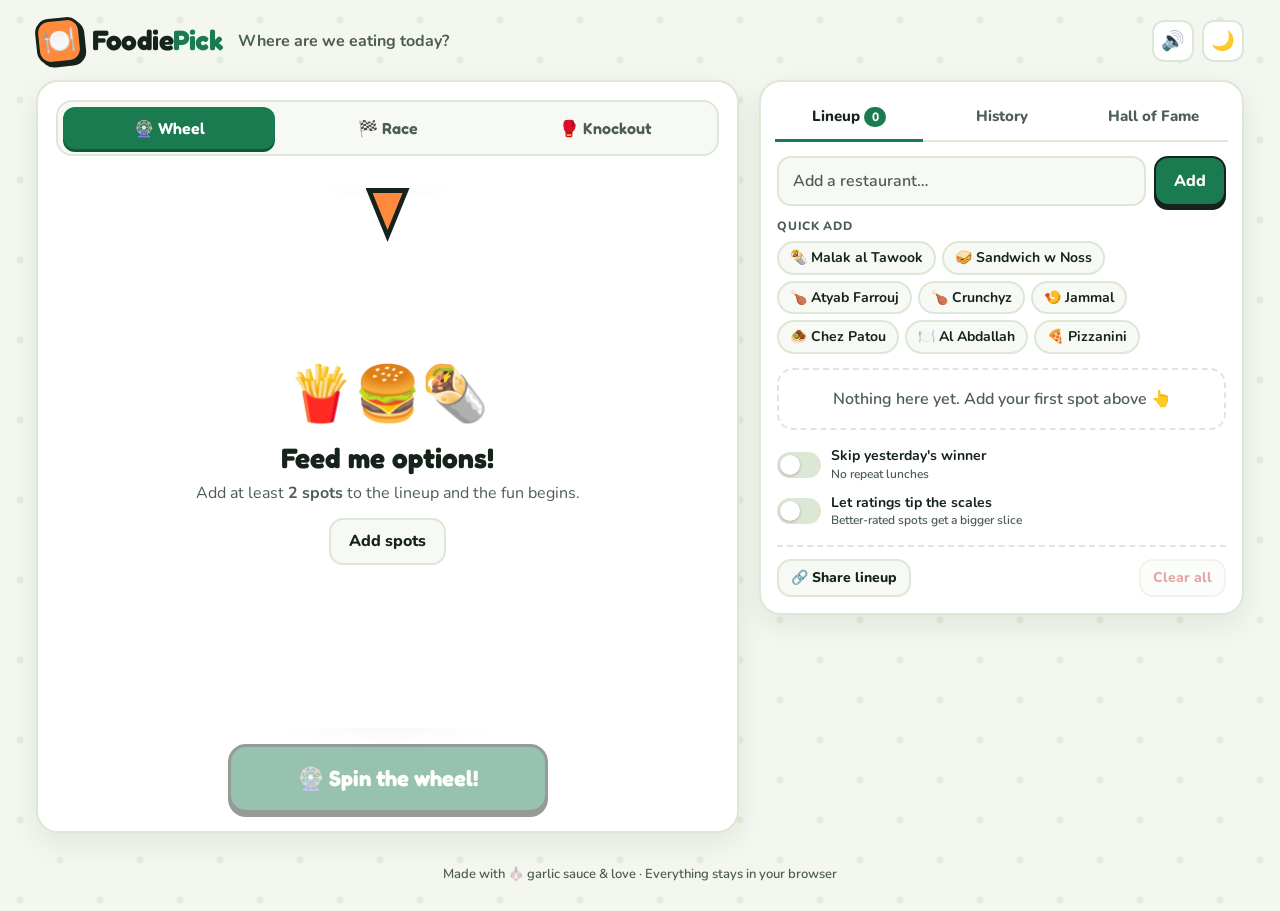
==== commit 99d55794: "New colour palette: Pistachio Pop (pistachio green + tangerine) - CSS tokens renamed by role (primar" ====
--- a/index.html
+++ b/index.html
@@ -5,7 +5,7 @@
     <meta name="viewport" content="width=device-width, initial-scale=1, viewport-fit=cover">
     <title>Foodie Pick</title>
     <meta name="description" content="Can't decide where to eat? Spin the wheel, race the restaurants, and let the food gods pick lunch.">
-    <meta name="theme-color" content="#ff5a36">
+    <meta name="theme-color" content="#1a7a50">
     <link rel="icon" href="data:image/svg+xml,<svg xmlns='http://www.w3.org/2000/svg' viewBox='0 0 100 100'><text y='.9em' font-size='90'>🍕</text></svg>">
     <link rel="preconnect" href="https://fonts.googleapis.com">
     <link rel="preconnect" href="https://fonts.gstatic.com" crossorigin>
@@ -20,6 +20,10 @@
       </a>
       <p class="tagline" id="tagline">Where are we eating today?</p>
       <div class="topbar-actions">
+        <button class="team-btn" id="teamBtn" type="button" hidden>
+          <span aria-hidden="true">👥</span> <span id="teamBtnLabel">Team up</span>
+          <span class="online-dot" id="onlineBadge" hidden></span>
+        </button>
         <button class="icon-btn" id="soundBtn" type="button" aria-pressed="true" title="Sound on/off">🔊</button>
         <button class="icon-btn" id="themeBtn" type="button" title="Switch light/dark">🌙</button>
       </div>
@@ -138,10 +142,60 @@
       <a class="result-map" id="mapLink" href="#" target="_blank" rel="noopener">📍 Find it on Google Maps</a>
     </dialog>
 
+    <dialog class="team-dialog" id="teamDialog" aria-labelledby="teamTitle">
+      <button class="result-close" id="teamClose" type="button" aria-label="Close">✕</button>
+
+      <div id="teamSolo">
+        <div class="team-hero" aria-hidden="true">🍕🍔🌯</div>
+        <h2 id="teamTitle">Lunch is better together</h2>
+        <p class="team-sub">Create a team and everyone shares the same lineup, history and ratings. Spins play live on everyone's screen!</p>
+
+        <label class="field">
+          <span>Your nickname</span>
+          <input id="nickInput" type="text" maxlength="24" placeholder="e.g. Mahdi" autocomplete="nickname">
+        </label>
+
+        <form class="team-form" id="createTeamForm">
+          <h3>🆕 Start a team</h3>
+          <div class="team-row">
+            <input id="teamNameInput" type="text" maxlength="40" placeholder="Team name, e.g. Lunch Crew" aria-label="Team name" required>
+            <button class="btn primary" type="submit">Create</button>
+          </div>
+          <label class="check"><input type="checkbox" id="bringLineup" checked> Bring my current lineup along</label>
+        </form>
+
+        <div class="or"><span>or</span></div>
+
+        <form class="team-form" id="joinTeamForm">
+          <h3>🔑 Join with a code</h3>
+          <div class="team-row">
+            <input id="joinCodeInput" type="text" maxlength="6" placeholder="ABC123" aria-label="Team code" autocapitalize="characters" required>
+            <button class="btn primary" type="submit">Join</button>
+          </div>
+        </form>
+        <p class="team-error" id="teamError" role="alert"></p>
+      </div>
+
+      <div id="teamIn" hidden>
+        <p class="result-kicker">Your team</p>
+        <h2 class="team-name" id="teamName">Team</h2>
+        <div class="code-card">
+          <span>Invite code</span>
+          <strong id="teamCode">ABC123</strong>
+        </div>
+        <button class="btn primary big" id="copyInviteBtn" type="button">🔗 Copy invite link</button>
+        <h3 class="members-title">Members</h3>
+        <ul class="members" id="memberList"></ul>
+        <button class="btn ghost small danger" id="leaveTeamBtn" type="button">Leave team</button>
+      </div>
+    </dialog>
+
     <div class="emoji-pop" id="emojiPop" hidden role="dialog" aria-label="Choose an emoji"></div>
     <div class="toast-zone" id="toastZone" aria-live="polite"></div>
     <canvas class="confetti" id="confettiCanvas" aria-hidden="true"></canvas>
 
+    <script src="config.js"></script>
     <script src="app.js"></script>
+    <script src="team.js"></script>
   </body>
 </html>
--- a/styles.css
+++ b/styles.css
@@ -1,18 +1,22 @@
+/* Palette "Pistachio Pop": fresh pistachio green + tangerine. */
 :root {
-  --bg: #fff6e9;
-  --bg-pattern: #ffe9cc;
+  --bg: #f3f7ef;
+  --bg-pattern: #e3edda;
   --card: #ffffff;
-  --card-2: #fff9f1;
-  --ink: #2b1d14;
-  --ink-soft: #7a6555;
-  --line: #f1dcc4;
-  --tomato: #ff5a36;
-  --tomato-dark: #e0421f;
-  --mustard: #ffc23c;
-  --basil: #22a867;
-  --berry: #e0457b;
-  --shadow: 0 10px 30px rgba(120, 60, 20, 0.12);
-  --shadow-pop: 0 6px 0 rgba(43, 29, 20, 0.9);
+  --card-2: #f7faf4;
+  --ink: #16231b;
+  --ink-soft: #4c5e52;
+  --line: #dde7d6;
+  --primary: #1a7a50;
+  --primary-dark: #11583a;
+  --on-primary: #ffffff;
+  --accent: #ff8a3d;
+  --on-accent: #2a1405;
+  --success: #1a7a50;
+  --danger: #c93b3b;
+  --scrim: rgba(10, 20, 14, 0.55);
+  --shadow: 0 10px 30px rgba(22, 35, 27, 0.08);
+  --shadow-pop: 0 6px 0 rgba(22, 35, 27, 0.9);
   --radius: 22px;
   --display: "Fredoka", "Nunito", system-ui, sans-serif;
   --body: "Nunito", system-ui, -apple-system, "Segoe UI", sans-serif;
@@ -21,13 +25,21 @@
 
 @media (prefers-color-scheme: dark) {
   :root:not([data-theme="light"]) {
-    --bg: #1d1410;
-    --bg-pattern: #261a14;
-    --card: #2a1e17;
-    --card-2: #33251c;
-    --ink: #fff1e2;
-    --ink-soft: #c9ae98;
-    --line: #45332a;
+    --bg: #0f1712;
+    --bg-pattern: #15201a;
+    --card: #18241d;
+    --card-2: #1f2e25;
+    --ink: #eef6ef;
+    --ink-soft: #a7baad;
+    --line: #2c3d32;
+    --primary: #3dbf83;
+    --primary-dark: #2a9466;
+    --on-primary: #0b140f;
+    --accent: #ff9a55;
+    --on-accent: #2a1405;
+    --success: #3dbf83;
+    --danger: #ff7676;
+    --scrim: rgba(0, 0, 0, 0.6);
     --shadow: 0 10px 30px rgba(0, 0, 0, 0.35);
     --shadow-pop: 0 6px 0 rgba(0, 0, 0, 0.6);
     color-scheme: dark;
@@ -35,13 +47,21 @@
 }
 
 :root[data-theme="dark"] {
-  --bg: #1d1410;
-  --bg-pattern: #261a14;
-  --card: #2a1e17;
-  --card-2: #33251c;
-  --ink: #fff1e2;
-  --ink-soft: #c9ae98;
-  --line: #45332a;
+  --bg: #0f1712;
+  --bg-pattern: #15201a;
+  --card: #18241d;
+  --card-2: #1f2e25;
+  --ink: #eef6ef;
+  --ink-soft: #a7baad;
+  --line: #2c3d32;
+  --primary: #3dbf83;
+  --primary-dark: #2a9466;
+  --on-primary: #0b140f;
+  --accent: #ff9a55;
+  --on-accent: #2a1405;
+  --success: #3dbf83;
+  --danger: #ff7676;
+  --scrim: rgba(0, 0, 0, 0.6);
   --shadow: 0 10px 30px rgba(0, 0, 0, 0.35);
   --shadow-pop: 0 6px 0 rgba(0, 0, 0, 0.6);
   color-scheme: dark;
@@ -69,7 +89,7 @@
 button:disabled { cursor: not-allowed; }
 
 :focus-visible {
-  outline: 3px solid var(--mustard);
+  outline: 3px solid var(--accent);
   outline-offset: 2px;
 }
 
@@ -105,7 +125,7 @@
   place-items: center;
   width: 46px; height: 46px;
   font-size: 26px;
-  background: var(--mustard);
+  background: var(--accent);
   border: 3px solid var(--ink);
   border-radius: 14px;
   transform: rotate(-6deg);
@@ -118,7 +138,7 @@
   font-size: 28px;
   letter-spacing: -0.5px;
 }
-.brand-word em { font-style: normal; color: var(--tomato); }
+.brand-word em { font-style: normal; color: var(--primary); }
 
 .tagline {
   flex: 1;
@@ -198,9 +218,9 @@
 }
 .mode-tab:hover { color: var(--ink); }
 .mode-tab[aria-selected="true"] {
-  background: var(--tomato);
-  color: #fff;
-  box-shadow: 0 3px 0 var(--tomato-dark);
+  background: var(--primary);
+  color: var(--on-primary);
+  box-shadow: 0 3px 0 var(--primary-dark);
 }
 .mode-tab:disabled { opacity: .5; }
 
@@ -233,7 +253,7 @@
   width: 100%;
   height: 100%;
   display: block;
-  filter: drop-shadow(0 12px 18px rgba(120, 50, 10, 0.25));
+  filter: drop-shadow(0 12px 18px rgba(22, 35, 27, 0.22));
 }
 
 .wheel-pointer {
@@ -252,7 +272,7 @@
   content: "";
   position: absolute;
   inset: 5px 7px 12px;
-  background: var(--mustard);
+  background: var(--accent);
   clip-path: polygon(0 0, 100% 0, 50% 100%);
 }
 .wheel-pointer.tick { animation: pointer-tick .12s ease-out; }
@@ -268,7 +288,7 @@
   transform: translate(-50%, -50%);
   border-radius: 50%;
   border: 4px solid var(--ink);
-  background: var(--mustard);
+  background: var(--accent);
   color: var(--ink);
   font-family: var(--display);
   font-weight: 700;
@@ -355,8 +375,8 @@
 .btn:disabled { opacity: .45; }
 
 .btn.primary {
-  background: var(--tomato);
-  color: #fff;
+  background: var(--primary);
+  color: var(--on-primary);
   box-shadow: 0 4px 0 var(--ink);
 }
 .btn.primary:hover:not(:disabled) { transform: translateY(-2px); box-shadow: 0 6px 0 var(--ink); }
@@ -378,7 +398,7 @@
 }
 .btn.ghost:hover:not(:disabled) { border-color: var(--ink-soft); }
 .btn.small { padding: 7px 12px; font-size: 14px; }
-.btn.danger { color: var(--tomato); }
+.btn.danger { color: var(--danger); }
 
 #goBtn.wiggle { animation: wiggle 2.8s ease-in-out infinite; }
 @keyframes wiggle {
@@ -427,15 +447,15 @@
   border-bottom: 3px solid transparent;
   margin-bottom: -2px;
 }
-.side-tab[aria-selected="true"] { color: var(--ink); border-bottom-color: var(--tomato); }
+.side-tab[aria-selected="true"] { color: var(--ink); border-bottom-color: var(--primary); }
 
 .pill {
   display: inline-block;
   min-width: 22px;
   padding: 0 6px;
   border-radius: 999px;
-  background: var(--tomato);
-  color: #fff;
+  background: var(--primary);
+  color: var(--on-primary);
   font-size: 12px;
   line-height: 20px;
 }
@@ -452,7 +472,7 @@
   background: var(--card-2);
   font-weight: 700;
 }
-.add-form input:focus { outline: none; border-color: var(--tomato); }
+.add-form input:focus { outline: none; border-color: var(--primary); }
 .add-form input::placeholder { color: var(--ink-soft); font-weight: 600; }
 .add-form.shake { animation: shake .35s; }
 @keyframes shake {
@@ -481,7 +501,7 @@
   font-weight: 700;
   transition: transform .12s, border-color .12s;
 }
-.chip:hover { transform: translateY(-2px); border-color: var(--tomato); }
+.chip:hover { transform: translateY(-2px); border-color: var(--primary); }
 
 .lineup {
   list-style: none;
@@ -507,7 +527,6 @@
   border-radius: 16px;
   background: var(--card-2);
   border: 2px solid var(--line);
-  border-left: 8px solid var(--c, var(--tomato));
   animation: pop-in .3s cubic-bezier(.2, 1.6, .4, 1);
 }
 .entry.sitting-out { opacity: .5; }
@@ -524,7 +543,7 @@
   font-size: 24px;
   border-radius: 12px;
   border: 0;
-  background: var(--card);
+  background: color-mix(in srgb, var(--c, var(--primary)) 22%, var(--card));
   transition: transform .15s;
 }
 .entry-emoji:hover { transform: rotate(-10deg) scale(1.1); }
@@ -594,9 +613,9 @@
   box-shadow: 0 1px 3px rgba(0,0,0,.25);
   transition: transform .2s;
 }
-.switch input:checked + .switch-ui { background: var(--basil); }
+.switch input:checked + .switch-ui { background: var(--success); }
 .switch input:checked + .switch-ui::after { transform: translateX(18px); }
-.switch input:focus-visible + .switch-ui { outline: 3px solid var(--mustard); outline-offset: 2px; }
+.switch input:focus-visible + .switch-ui { outline: 3px solid var(--accent); outline-offset: 2px; }
 
 .lineup-actions {
   display: flex;
@@ -660,7 +679,7 @@
   background: var(--line);
   overflow: hidden;
 }
-.fame-bar span { display: block; height: 100%; border-radius: inherit; background: var(--tomato); }
+.fame-bar span { display: block; height: 100%; border-radius: inherit; background: var(--primary); }
 .fame-stats { text-align: right; font-size: 12px; color: var(--ink-soft); font-weight: 700; }
 .fame-stats strong { display: block; font-size: 18px; color: var(--ink); font-family: var(--display); }
 
@@ -685,7 +704,7 @@
   box-shadow: var(--shadow-pop);
 }
 .result[open] { animation: result-in .5s cubic-bezier(.2, 1.5, .4, 1); }
-.result::backdrop { background: rgba(43, 20, 8, 0.55); backdrop-filter: blur(3px); }
+.result::backdrop { background: var(--scrim); backdrop-filter: blur(3px); }
 @keyframes result-in {
   from { transform: scale(.6) rotate(-4deg); opacity: 0; }
 }
@@ -704,7 +723,7 @@
   font-weight: 800;
   text-transform: uppercase;
   letter-spacing: .08em;
-  color: var(--tomato);
+  color: var(--primary);
 }
 .result-emoji {
   font-size: 88px;
@@ -741,6 +760,117 @@
   font-weight: 700;
   color: var(--ink-soft);
 }
+
+/* ---------- Teams ---------- */
+
+.team-btn {
+  position: relative;
+  display: inline-flex;
+  align-items: center;
+  gap: 6px;
+  height: 42px;
+  padding: 0 14px;
+  border: 2px solid var(--ink);
+  border-radius: 12px;
+  background: var(--accent);
+  color: var(--on-accent);
+  font-weight: 800;
+  box-shadow: 0 3px 0 var(--ink);
+  max-width: 220px;
+  transition: transform .15s;
+}
+.team-btn[hidden] { display: none; }
+.team-btn:hover { transform: translateY(-2px); }
+#teamBtnLabel { overflow: hidden; text-overflow: ellipsis; white-space: nowrap; }
+.online-dot {
+  min-width: 20px;
+  padding: 0 5px;
+  border-radius: 999px;
+  background: var(--success);
+  color: var(--on-primary);
+  font-size: 12px;
+  line-height: 20px;
+  text-align: center;
+}
+.online-dot[hidden] { display: none; }
+
+.team-dialog {
+  width: min(92vw, 440px);
+  max-height: 90vh;
+  padding: 26px 22px 22px;
+  border: 3px solid var(--ink);
+  border-radius: 28px;
+  background: var(--card);
+  color: var(--ink);
+  box-shadow: var(--shadow-pop);
+}
+.team-dialog[open] { animation: result-in .4s cubic-bezier(.2, 1.5, .4, 1); }
+.team-dialog::backdrop { background: var(--scrim); backdrop-filter: blur(3px); }
+.team-dialog h2 { font-family: var(--display); font-size: 26px; margin: 4px 0 6px; text-align: center; }
+.team-dialog h3 { font-size: 15px; margin: 0 0 8px; }
+.team-hero { text-align: center; font-size: 42px; animation: bob 2.4s ease-in-out infinite; }
+.team-sub { text-align: center; color: var(--ink-soft); font-weight: 600; margin: 0 0 16px; }
+
+.field { display: grid; gap: 6px; font-weight: 800; font-size: 14px; margin-bottom: 14px; }
+.field input, .team-row input {
+  width: 100%;
+  min-width: 0;
+  padding: 11px 13px;
+  border: 2px solid var(--line);
+  border-radius: 12px;
+  background: var(--card-2);
+  font-weight: 700;
+}
+.field input:focus, .team-row input:focus { outline: none; border-color: var(--primary); }
+#joinCodeInput { text-transform: uppercase; letter-spacing: .2em; }
+
+.team-form {
+  padding: 14px;
+  border: 2px solid var(--line);
+  border-radius: 18px;
+  background: var(--card-2);
+}
+.team-row { display: flex; gap: 8px; }
+.team-row input { background: var(--card); }
+.check { display: flex; gap: 8px; align-items: center; margin-top: 10px; font-size: 13px; font-weight: 700; color: var(--ink-soft); }
+
+.or { display: flex; align-items: center; gap: 10px; margin: 12px 0; color: var(--ink-soft); font-weight: 800; font-size: 13px; }
+.or::before, .or::after { content: ""; flex: 1; border-top: 2px dashed var(--line); }
+
+.team-error { min-height: 1.2em; margin: 10px 0 0; color: var(--danger); font-weight: 700; text-align: center; }
+
+#teamIn { text-align: center; }
+.team-name { overflow-wrap: anywhere; }
+.code-card {
+  display: grid;
+  gap: 2px;
+  margin: 12px 0 14px;
+  padding: 12px;
+  border: 2px dashed var(--ink-soft);
+  border-radius: 16px;
+  background: var(--card-2);
+  font-size: 12px;
+  font-weight: 800;
+  text-transform: uppercase;
+  letter-spacing: .08em;
+  color: var(--ink-soft);
+}
+.code-card strong { font-family: var(--display); font-size: 36px; letter-spacing: .18em; color: var(--ink); }
+#copyInviteBtn { width: 100%; min-width: 0; }
+.members-title { text-align: left; margin-top: 18px !important; }
+.members { list-style: none; padding: 0; margin: 0 0 16px; display: grid; gap: 6px; text-align: left; }
+.members li {
+  display: flex;
+  align-items: center;
+  gap: 8px;
+  padding: 8px 12px;
+  border-radius: 12px;
+  background: var(--card-2);
+  font-weight: 700;
+}
+.members .status { width: 10px; height: 10px; border-radius: 50%; background: var(--line); flex: none; }
+.members .status.on { background: var(--success); box-shadow: 0 0 0 3px color-mix(in srgb, var(--success) 30%, transparent); }
+.members small { margin-left: auto; color: var(--ink-soft); }
 
 /* ---------- Emoji popover ---------- */
 
@@ -793,8 +923,8 @@
 .toast span { flex: 1; }
 .toast button {
   border: 0;
-  background: var(--mustard);
-  color: #2b1d14;
+  background: var(--accent);
+  color: var(--on-accent);
   border-radius: 8px;
   padding: 4px 10px;
   font-weight: 800;
@@ -827,6 +957,7 @@
   .layout { grid-template-columns: minmax(0, 1fr); }
   .side-card { position: static; max-height: none; }
   .tagline { display: none; }
+  .team-btn { padding: 0 10px; max-width: 150px; }
   .topbar { justify-content: space-between; }
 }
 
